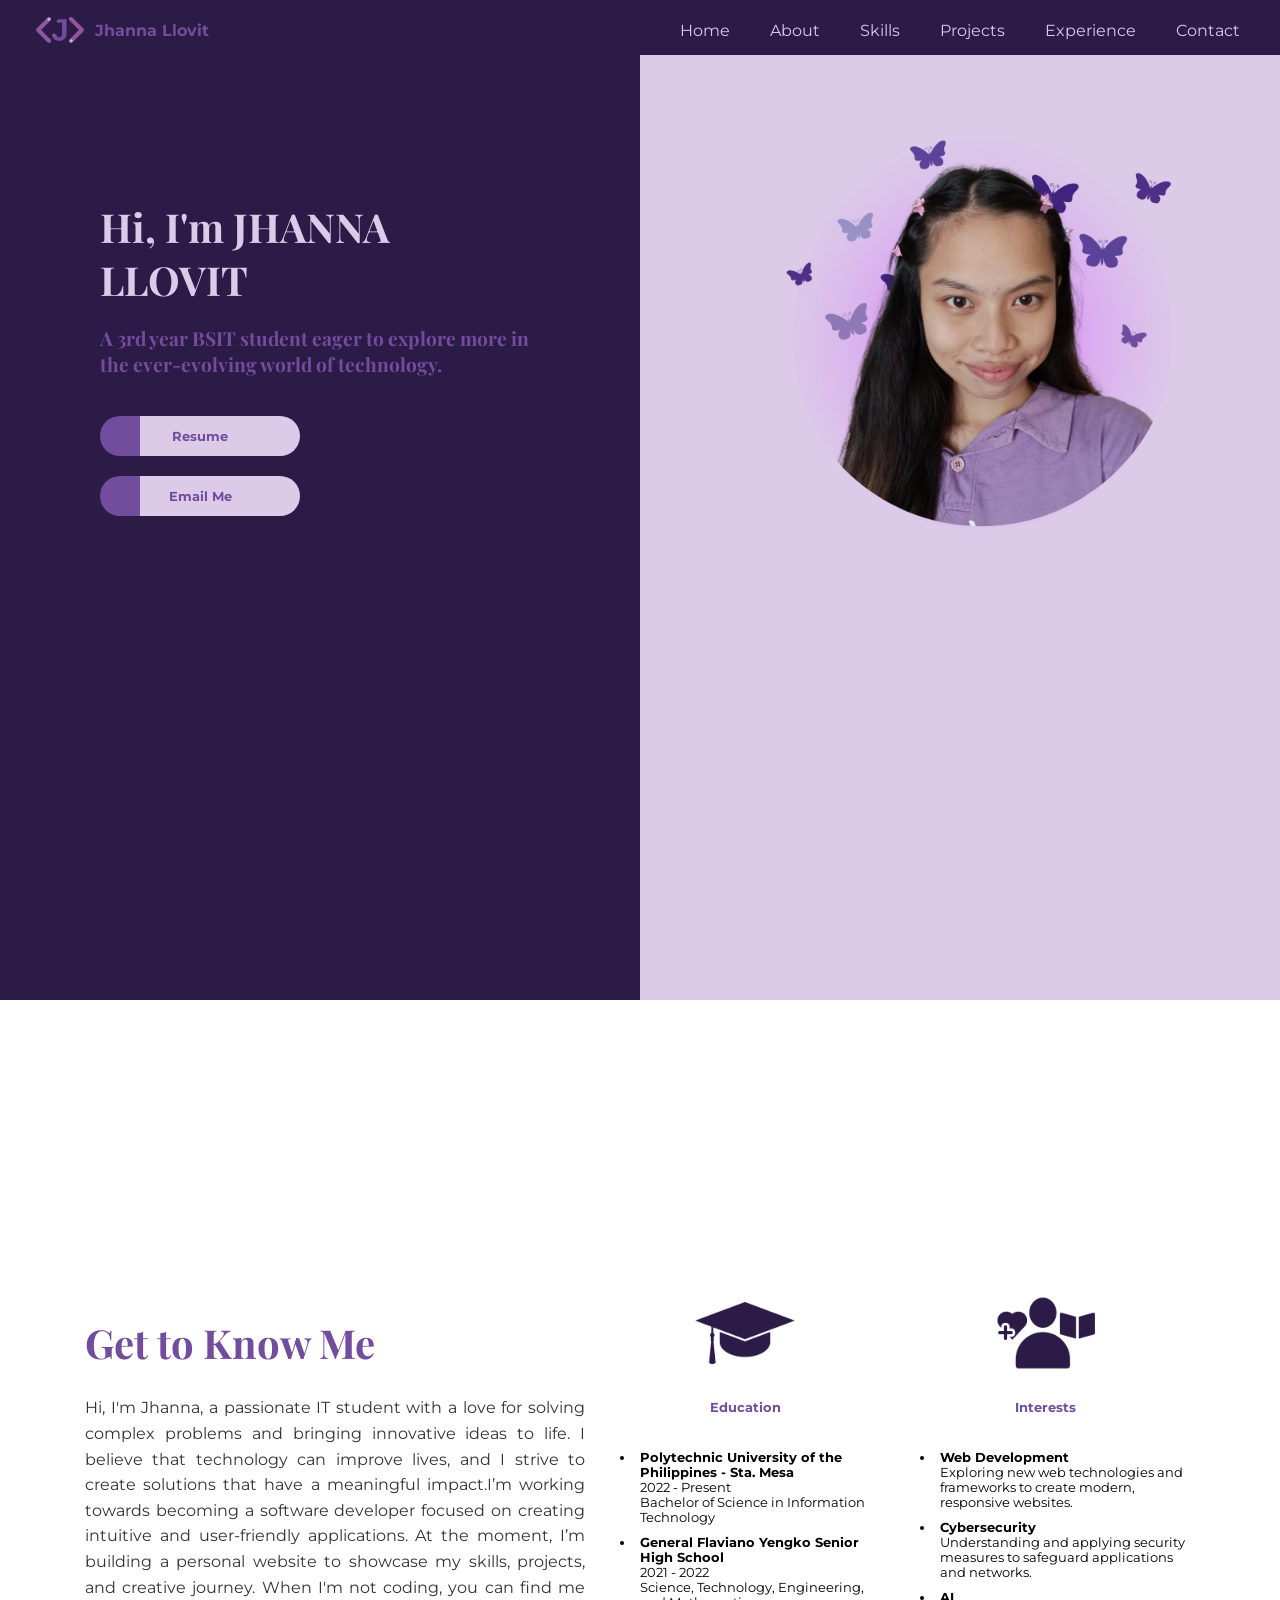
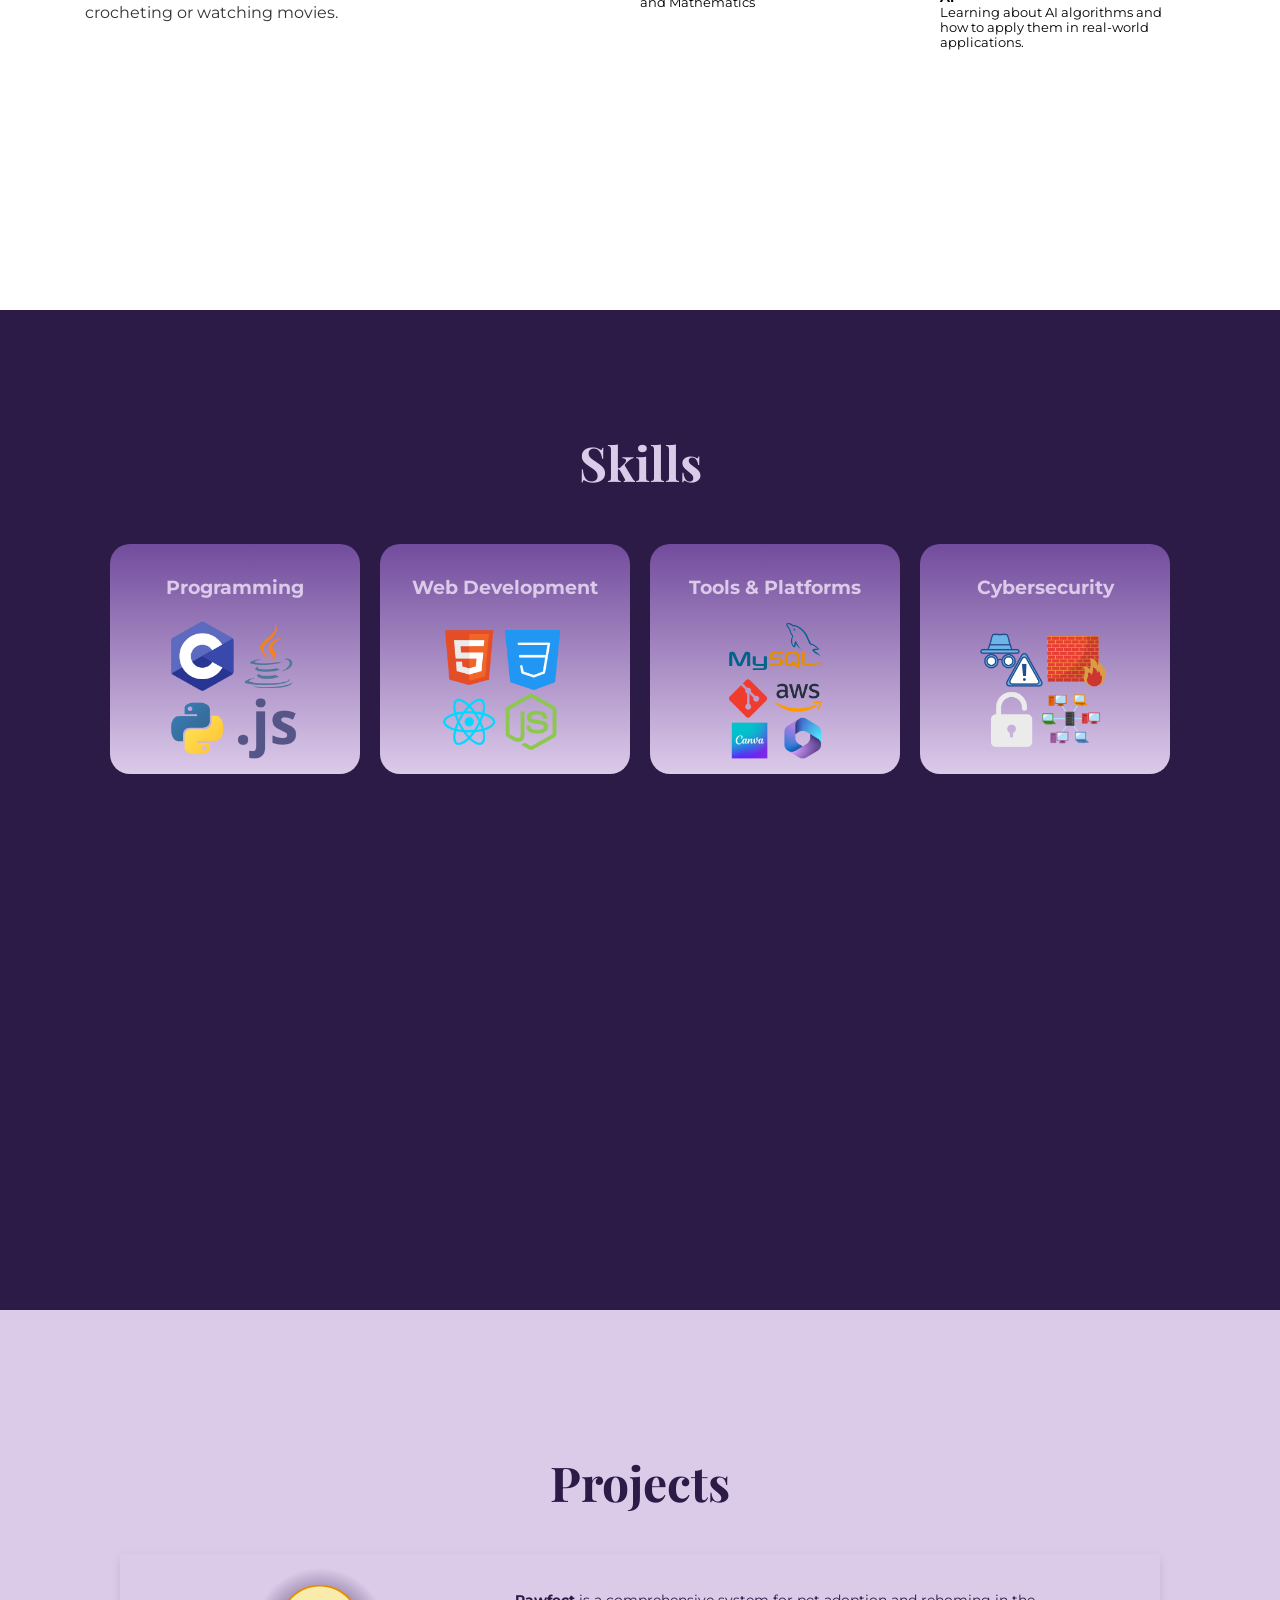
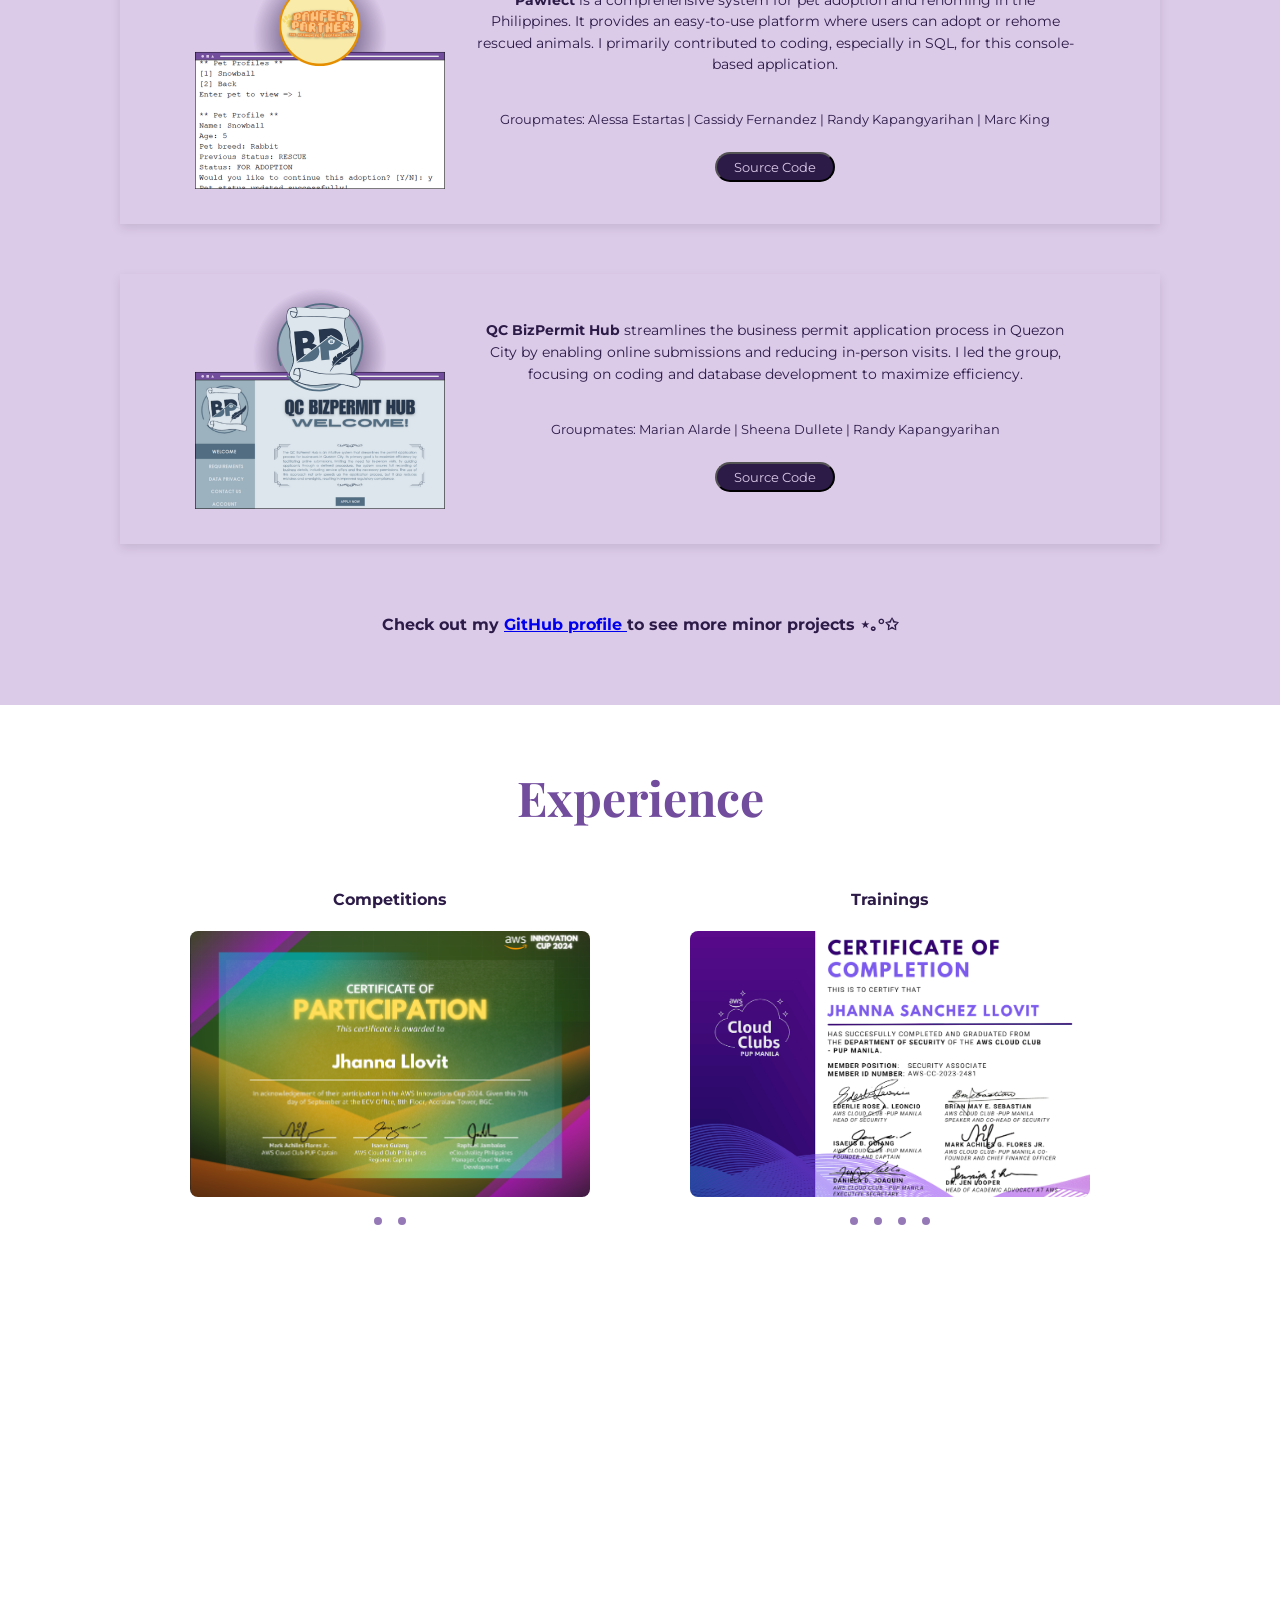
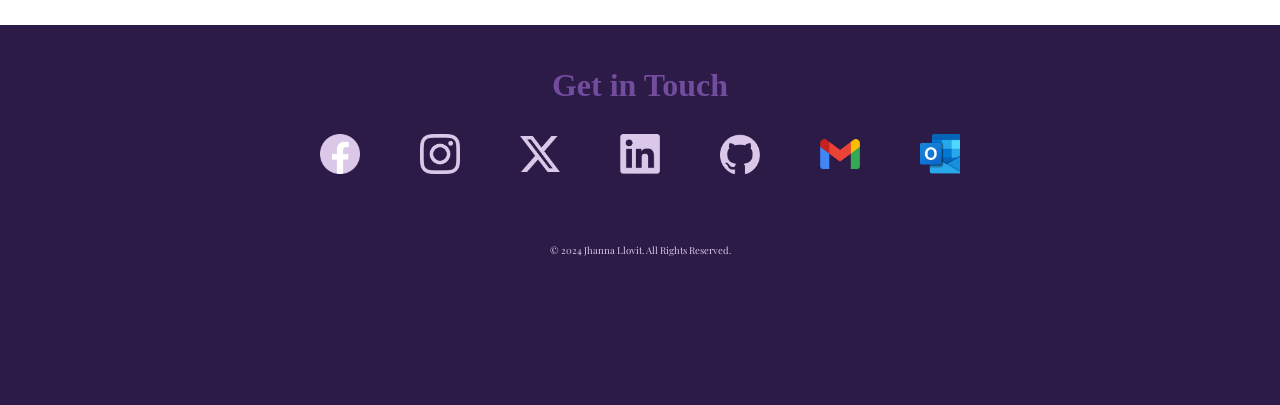
==== Personal Website/index.html @ 24e9f238 "done" ====
<!DOCTYPE html>
<html lang="en">
<head>
    <meta charset="UTF-8">
    <meta name="viewport" content="width=device-width, initial-scale=1.0">
    <link href="https://fonts.googleapis.com/css2?family=Montserrat&family=Playfair+Display&display=swap" rel="stylesheet">
    <link rel="stylesheet" href="https://cdnjs.cloudflare.com/ajax/libs/font-awesome/6.0.0-beta3/css/all.min.css">
    <link rel="stylesheet" type="text/css" href="style.css">
    <link rel = "icon" type = "image/x-icon" href = "img/logo1.png">
    <title>Jhanna Llovit</title>
    
</head>
<body>
    <header class="navbar">
        <div class="logocontainer">
            <img src="img/logo.png" alt="Logo" onclick="location.href = '#welcome'">
            <h4>Jhanna Llovit</h4>
        </div>

        <input type = "checkbox" id = "check">
        <label for = "check" class = "checkbtn">
            <i class = "fas fa-bars"></i>
        </label>
        
        <nav>
            <ul>
                <li><a href="#welcome">Home</a></li>
                <li><a href="#about">About</a></li>
                <li><a href="#skills">Skills</a></li>
                <li><a href="#projects">Projects</a></li>
                <li><a href = "#experience">Experience</a></li>
                <li><a href="#contact">Contact</a></li>
              
            </ul>
        </nav>
    </header>

    <section id="welcome" class="welcome">
        <div class="textcontainer">
            <h1>Hi, I'm JHANNA LLOVIT</h1>
            <h3>A 3rd year BSIT student eager to explore more in the ever-evolving world of technology.</h3>

            <div class = "buttoncontainer">
                <button onclick="window.location.href='https://drive.google.com/file/d/1Jqd9anyaPmfkCjKqrKdGCO3-WgZKoqEn/view?usp=sharing'">Resume</button>
                <button onclick="window.location.href='mailto:jhannasanchezllovit@gmail.com'"">Email Me</button>
            </div>
        </div>
        <img src="img/profilepic.png" alt="Profile picture">
    </section>

    <section id="about" class="about">
        <article class = "introduction">
            <h2> Get to Know Me</h2>
            <p>Hi, I'm Jhanna, a passionate IT student with a love for solving complex problems and bringing innovative ideas to life.
                I believe that technology can improve lives, and I strive to create solutions that have a meaningful impact.I’m working towards becoming a software developer focused on creating intuitive and user-friendly applications.
                At the moment, I’m building a personal website to showcase my skills, projects, and creative journey.
                When I'm not coding, you can find me crocheting or watching movies. </p>
        </article>
        
        <div class = "details" >
            <div class = "education">
                <img src = "img/educ.png">
                <h4>Education</h4>
                <ul>
                    <li><b>Polytechnic University of the Philippines - Sta. Mesa </b><br> 2022 - Present
                        <br> Bachelor of Science in Information Technology
                    </li>
                    <li><b>General Flaviano Yengko Senior High School </b><br> 2021 - 2022
                        <br> Science, Technology, Engineering, and Mathematics
                    </li>
                </ul>
            </div>

            <div class = "interests">
                <img src = "img/interests.png">
                <h4>Interests</h4>
                <ul>
                    <li><b>Web Development </b><br> Exploring new web technologies and frameworks to create modern, responsive websites.</li>
                    <li><b>Cybersecurity</b><br> Understanding and applying security measures to safeguard applications and networks.</li>
                    <li><b>AI </b><br> Learning about AI algorithms and how to apply them in real-world applications.</li>
                </ul>
            </div>
        </div>
    </section>

    <section id = "skills" class = "skills">
        <h1>Skills </h1>

        <div class = "cards">
            <div class = "card">
                <div class = "front-card">
                    <h2>Programming</h2>
                    <img src = "img/prog.png">
                </div>
                
                <div class = "card-details">
                    <p><strong>C:</strong> Proficient in a powerful general-purpose programming language often used in systems programming and embedded systems.</p>
                    <p><strong>Java:</strong> Skilled in a widely-used object-oriented programming language known for its portability and strong community support.</p>
                    <p><strong>Python:</strong> Experienced in a versatile language popular for web development, data analysis, and scripting, known for its readability.</p>
                    <p><strong>JavaScript:</strong> Basic understanding of a fundamental web language used for creating interactive web applications.</p>
                </div>
            </div>

            <div class = "card">
                <div class = "front-card">
                    <h2>Web Development</h2>
                    <img src = "img/web.png">
                </div>

                <div class = "card-details">
                    <p><strong>HTML & CSS:</strong> Intermediate knowledge in markup and styling languages for creating responsive and visually appealing web pages.</p>
                    <p><strong>JavaScript:</strong> Basic skills in adding dynamic features and enhancing functionality on websites.</p>
                    <p><strong>React:</strong> Familiar with a popular library for building interactive user interfaces using a component-based architecture.</p>
                    <p><strong>Node.js:</strong> Basic understanding of a runtime environment for developing server-side applications and APIs.</p>
                </div>
            </div>

            <div class = "card">
                <div class = "front-card">
                    <h2>Tools & Platforms</h2>
                    <img src = "img/tools.png">
                </div>

                <div class = "card-details">
                    <p><strong>AWS:</strong> Basic knowledge of cloud services for deploying and managing applications in the cloud.</p>
                    <p><strong>Git:</strong> Familiar with version control for efficient collaboration and code management.</p>
                    <p><strong>MySQL:</strong> Experienced in a relational database management system for data storage and management tasks.</p>
                    <p><strong>Microsoft Suite:</strong> Proficient in productivity software, including Word, Excel, and PowerPoint, for various projects.</p>
                    <p><strong>Canva:</strong> Skilled in using a graphic design tool for creating visual content for personal and professional use.</p>
                </div>
            </div>

            <div class = "card">
                <div class = "front-card">
                    <h2>Cybersecurity</h2>
                    <img src = "img/sec.png">
                </div>

                <div class = "card-details">
                    <p><strong>Cybersecurity Basics:</strong> Basic understanding of cybersecurity concepts, including threat assessment and data protection.</p>
                    <p><strong>Cybersecurity Tools:</strong> Familiar with essential tools and techniques to ensure system security.</p>
                </div>
            </div>
        </div>

    </section>

    <section id="projects" class="projects">
        <h1>Projects</h1>
        
    
        <div class="cards">
            <div class="card">
                <img src="img/pro2.png" alt="Pawfect project image">
                <div class="card-details">
                    <p><b>Pawfect</b> is a comprehensive system for pet adoption and rehoming in the Philippines. It provides an easy-to-use platform where users can adopt or rehome rescued animals. I primarily contributed to coding, especially in SQL, for this console-based application.</p>
                    <p class = "gm"> Groupmates: Alessa Estartas | Cassidy Fernandez | Randy Kapangyarihan | Marc King</p>

                    <button onclick = "window.location.href = 'https://github.com/jhajhan/PawfectPartner';">Source Code</button>
                </div>
            </div>
    
            <div class="card">
                <img src="img/pro1.png" alt="QC BizPermit Hub project image">
                <div class="card-details">
                    <p><b>QC BizPermit Hub</b> streamlines the business permit application process in Quezon City by enabling online submissions and reducing in-person visits. I led the group, focusing on coding and database development to maximize efficiency.</p>
                    <p class = "gm"> Groupmates: Marian Alarde | Sheena Dullete | Randy Kapangyarihan </p>

                    <button onclick = "window.location.href = 'https://github.com/jhajhan/QCBizPermitHub';">Source Code</button>
                </div>
            </div>
        </div>

        <h4> Check out my <a href ='https://github.com/jhajhan'> GitHub profile </a>to see more minor projects ⋆｡°✩ </h4>
    </section>

    <section id = "experience" class = "experience">
        <h1>Experience</h1>
            <div class = "slides">
                <div class = "slider-wrapper">
                    <h4>Competitions</h4>
                    <div class = "slider">
                        <img id = "slide1c" src = "img/cert1.png"/>
                        <img id = "slide2c" src = "img/cert2.png"/>

                    </div>

                    <div class = "slider-nav">
                        <a href = "#slide1c"></a>
                        <a href = "#slide2c"></a>
                     
                    </div>
                    
                </div>

                <div class = "slider-wrapper">
                    <h4>Trainings</h4>
                    <div class = "slider">
                        <img id = "slide1t" src = "img/training1.png"/>
                        <img id = "slide2t" src = "img/training2.jpg"/>
                        <img id = "slide3t" src = "img/training3.jpg"/>
                        <img id = "slide4t" src = "img/training4.png"/>

                    </div>

                    <div class = "slider-nav">
                        <a href = "#slide1t"></a>
                        <a href = "#slide2t"></a>
                        <a href = "#slide3t"></a>
                        <a href = "#slide4t"></a>
                    </div>

                </div>
            </div>
    </section>

    <footer id = "contact" class = "contact">
        <h1>Get in Touch</h1>
        <div class = "contactcontainer">
            <img src = "img/fb.png" onclick="window.location.href = 'https://www.facebook.com/jhanna.sanchezllovit'">
            <img src = "img/ig.png" onclick="window.location.href = 'https://www.instagram.com/jhajhan__/'">
            <img src = "img/x.png" onclick="window.location.href = 'https://x.com/yarnzzzz'">
            <img src = "img/linkedin.png" onclick="window.location.href = 'https://www.linkedin.com/in/jhanna-llovit-7b0447296/'">
            <img src = "img/git.png" onclick="window.location.href = 'https://github.com/jhajhan'">
            <img src = "img/gmail.png" onclick="window.location.href='mailto:jhannasanchezllovit@gmail.com'">
            <img src = "img/outlook.png" onclick="window.location.href='mailto:jhannasllovit@iskolarngbayan.pup.edu.ph'">
        </div>

        <p class="rights">&copy; 2024 Jhanna Llovit. All Rights Reserved.</p>

    </footer>

    

</body>
</html>
---- Personal Website/style.css ----
html, body {
    margin: 0;
    padding: 0;
    box-sizing: border-box;
    overflow-x: hidden;
    scroll-behavior: smooth;
    font-size: 16px;
}

body {
    margin: 0;
    padding: 0;
    box-sizing: border-box;
    font-size: 16px;
}

.navbar {
    width: 100%;
    height: 50px;
    background-color: #2C1B47;
    display: flex;
    align-items: center;
    justify-content: space-between;
    padding: 0 20px;
    padding-top: 5px;
    font-family: 'Montserrat', sans-serif;
    font-size: rem;
    position: fixed;
    top: 0; 
    left: 0; 
    z-index: 1000;

}

.checkbtn {
    font-size: 30px;
    color:#DCCAE9;
    margin-left: a;
    line-height: 80px;
    margin-right: 40px;
    cursor: pointer;
    display: none;
}

#check {
    display: none;
}

.logocontainer {
    display: flex;
    align-items: center;
}

.navbar img {
    width: 50px;
    padding-left: 15px;
    cursor: pointer;
}

.navbar h4 {
    margin-left: 10px;
    color: #724C9D;
    font-weight: bolder;
}

.navbar ul {
    display: flex;
    list-style-type: none;
    margin: 0;
    padding: 0;
    margin-right: 40px;

}

.navbar li {
    margin-right: 0;
    font-size: 1rem;
}

.navbar li:hover, .navbar li.active {
    text-align: center;
    background: #724C9D;
    padding: auto auto;
    border-radius: 20px;
    height: 50px;
    margin-top: 5px;
    margin-bottom: 10px;
   
}


.navbar li a {
    text-decoration: none;
    color: #DCCAE9;
    padding: 15px 15px;
    margin: 5px;
    display: block;
}

.welcome {
    background: linear-gradient(to right, #2C1B47 50%, #DCCAE9 0%); 
    width: 100%;
    height: 100vh; 
    padding-top: 100px;
    display: flex; 
    justify-content: space-between; 
    align-items: flex-start; 
    text-align: left;

}

.welcome img {
    width: 400px;
    margin-top: 35px;
    margin-right: 100px;
}

.textcontainer {
    margin-top: 100px;
    margin-left: 100px;
    display: flex;
    flex-direction: column;
    max-width: 440px;
}

.textcontainer h1 {
    font-family: 'Playfair Display', sans-serif; 
    font-size: 2.5rem; 
    color: #DCCAE9; 
    margin: 0; 

}

.textcontainer h3 {
    font-size: 1.2rem;
    justify-content: left;
    font-family: 'Playfair Display', serif;
    color: #724C9D;
}

.textcontainer button {
    font-family: 'Montserrat', sans-serif;
    font-weight: bolder;
    color: #724C9D ;
    width: 200px;
    height: 40px;
    margin-top: 20px;
    border: none;
    border-radius: 50px;
    background: linear-gradient(to right, #724C9D 20%, #DCCAE9 20%);
    cursor: pointer;
    transition: transform 0.2s;
}

.buttoncontainer {
    display: flex;
    flex-direction: column;
}

.textcontainer button:hover{
    transform: scale(1.02);
}

.about {
    background-color: white;
    width: 100%;
    height: 100vh; 
    padding-top: 10px;
    display: flex; 
    flex-direction: row;
    justify-content: center; 
    align-items: center; 
    gap: 10px;
    margin: 0 auto;
}

.about .introduction {
    display: flex;
    flex-direction: column;
    justify-content: center;
    text-align: left;
    max-width: 500px;
    line-height: 1.6; 
    font-size: 1.2rem; 
    color: #333;
}

.about .introduction h2 {
    font-family: 'Playfair Display', serif;
    color: #724C9D;
    margin-bottom: 10px; 
    font-size: 2.5rem; 
}

.about .introduction p {
    font-family: 'Montserrat', sans-serif;
    margin-top: 10px;
    text-align: justify; 
    font-size: smaller;
}

.details {
    display: flex;
    flex-direction: row;
    padding: 0;
}


.details .interests, .details .education {
    font-family: 'Montserrat', sans-serif;
    font-size: 0.8rem;
    display: flex;
    flex-direction: column;
    align-items: center;
    justify-content: flex-start;
    margin-top: 30px;
    max-width: 300px;

}

.details li {
    padding: 5px;
}

.details h4 {
    color:#724C9D;
    padding-top:0;
    padding-bottom: 0;
}



.details img {
    width: 100px;
}

.skills {
    background-color: #2C1B47;
    width: 100%;
    height: 100vh; 
    padding-top: 100px;
    display: flex;
    align-items: flex-start;
    flex-direction: column;
}

.skills h1 {
    font-family: 'Playfair Display', serif; 
    color: #DCCAE9;
    font-weight: bolder;
    font-size: 3.0rem;
    margin: 20px auto 20px; 
    text-align: center; 
}

.skills .cards {
    display: flex;
    align-items: center;
    justify-content: center; 
    margin: 0 auto;
    padding: 20px;
    flex-wrap: wrap;
    max-width: 100%;
}

.skills .card {
    background: linear-gradient(to bottom, #724C9D, #DCCAE9 );
    width: 220px;
    height: 200px;
    margin: 10px; 
    padding: 15px;
    border-radius: 20px;
    transition: transform 0.3s, background-color 0.3s, box-shadow 0.3s;
    position: relative;
}


.front-card {
    backface-visibility: hidden;
    display: flex;
    flex-direction: column;
    align-items: center;
    justify-items: center;
    height: 100%;
    width: 100%;

}

.skills .card:hover .card-details {
    background-color:#DCCAE9;
    display: block;
    opacity: 1;
}

.skills .card-details {
    display: none;
    padding: 10px;
    transform: translateY(-200px);
    color:#2C1B47;
    font-family: 'Montserrat';
    font-size: 0.8rem;
}

.skills .card.details p {
    margin: 5px 0;
}


.skills h2 {
    font-family: 'Montserrat', sans-serif;
    font-size: 1.2rem;
    color:#DCCAE9
}

.skills img {
    width: 150px;
    margin-bottom: 10px;
    margin-top: 0;
}

.projects {
    background-color: #DCCAE9;  
    width: 100%;           
    padding-top: 100px;         
    padding-bottom: 50px;      
    display: flex;  
    flex-direction: column;      
    align-items: center;         
    text-align: center;         
    margin: 0 auto;           
}


.projects h1 {
    font-family: 'Playfair Display', serif;  
    color: #2C1B47;            
    font-weight: bolder;         
    font-size: 3.0rem;         
    margin-bottom: 40px;       
}

.projects .cards {
    display: flex;            
    flex-direction: column;     
    align-items: center;      
    justify-content: center;     
    margin: 0 auto;       
}

.projects .card {
    display: flex;               
    flex-direction: row;     
    align-items: center;        
    justify-content: center;    
    box-shadow: 0 4px 10px rgba(0, 0, 0, 0.1);
    margin: 50px 0;
    margin-top: 0;             
    padding: 20px;           
    width: 1000px;  
    height: 230px;             
    transition: transform 0.2s; 
}


.projects .card:hover {
    transform: scale(1.02);     
}

.projects img {
    width: 250px;              
    border-radius: 8px;      
    margin-right: 20px;        
}

.projects button {
    font-family: 'Montserrat', sans-serif;
    margin-bottom: 30px;
    width: 120px;
    height: 30px;
    background-color: #2C1B47;
    border-radius: 50px;
    color: #DCCAE9;
    cursor: pointer;
}

.projects p {
    font-family: 'Montserrat', sans-serif;  
    font-size: 0.9rem;
    color: #2C1B47;             
    padding: 10px;              
    max-width: 600px;          
    line-height: 1.5;   
  
}

p.gm {
    font-size: 0.8rem;
}

.projects h4 {
    font-family: 'Montserrat', sans-serif;
    font-size:1rem;
    color:#2C1B47
}

.experience {
    background-color: white;
    width: 100%;
    height: 100vh; 
    padding-top: 20px;
    display: flex; 
    flex-direction: column;
    justify-content: flex-start; 
    align-items: center; 
    position: relative;
}

.experience h1 {
    font-family: 'Playfair Display', serif;  
    color: #724C9D;            
    font-weight: bolder;         
    font-size: 3.0rem;         
    margin-bottom: 40px; 
}

.slides {
    display: flex;
    gap: 100px
}

.slides h4 {
    font-family: 'Montserrat';
    color:#2C1B47;
    text-align: center;
}

.slider-wrapper {
    position: relative;
    width: 25rem; 
    margin: 0 auto;
}

.slider {
    display: flex;
    aspect-ratio: 1.5 / 1; 
    overflow: hidden; 
    scroll-snap-type: x mandatory;
    scroll-behavior: smooth;
    border-radius: 0.5rem;

}

.slider img {
    width: 150px;
    flex: 0 0 100%;
    scroll-snap-align: start;
    object-fit: cover; 
    margin: 0 auto;
}

.slider-nav {
    position: static;
    display: flex;
    margin-top: 20px;;
    align-items: center;
    justify-content: center;
    column-gap: 1rem;
    bottom: 3rem;
    left: 50%;
}

.slider-nav a {
    width: 0.5rem; 
    height: 0.5rem; 
    border-radius: 50%;
    background-color: #724C9D; 
    opacity: 0.75;
    transition: opacity ease 250ms;
    display: block; 
}

.slider-nav a:hover {
    opacity: 1;
}

.contact {
    background-color: #2C1B47;
    width: 100%;
    height: 40vh;
    padding-top: 20px;
    display: flex; 
    flex-direction: column;
    justify-content: flex-start; 
    align-items: center; 
}

.contact h1 {
    color:#724C9D;
    font-size: 2.0rem;
    margin-bottom: 10px;
}

.contact img {
    width: 40px;
    cursor: pointer;
    transition: transform 0.2s;
}

.contact img:hover{
    transform: scale(1.05);
}

.contact p {
    font-family: 'Montserrat', serif;
    font-size: 1rem;
    color: white;
}


.contactcontainer {
    display: flex;
    flex-direction: row;
    gap: 60px;
    align-items: center;
    justify-content: center;
    margin: 20px auto;
}


.email img {
    width: 35px;
    margin: 0px;
    background-color: #DCCAE9;
    background-size:auto;
    padding: 5px;
    border-radius: 10px;
}


.contact .rights {
    font-family: 'Playfair Display', serif;
    color:#DCCAE9;
    font-size: 0.6rem;
    margin-top: 50px;
}

@media (max-width: 980px) {

    html {
        font-size: 14px;
    }

    .about {
        margin: 0 auto;
        height: 100vh;
        max-width: 800px;
    }

    .introduction p {
        max-width: 500px;
    }

    .skills {
        height: 140vh;
    }

    .projects {
        height: 160vh;
    }

    .projects .card {
        max-width: 700px;
    }

    .experience {
        padding-top: 70px;
        margin: 0 auto;
    }

   
}

@media (max-width: 858px) {
    .checkbtn {
        display: block;
        margin-left: auto;
    }



    nav ul {
        position:fixed;
        width: 100%;
        height: 100vh;
        top: 50px;
        left: -100%;
        text-align: center;
        flex-direction: column;
        transition: all .5s;
        background-color: #2C1B47;
    }

    nav ul li {
        display: block;
    }

    nav ul li a:active {
        display: none;
    }

    nav ul li a {
        font-size: 20px;
    }

    #check:checked ~ nav ul{
        left: 0;
    }

    .welcome {
        height: 70vh
    }

    .welcome img {
        margin-right: 30px;
        width: 350px;
    }

    .textcontainer {
        max-width: 250px;
    }

    .about {
        max-width: 600px;
    }

    .projects .card {
        max-width:600px;
    }

    .projects p {
        font-size: 0.75rem;
    }

    .contact .logos {
        gap: 35px;
    }

}

@media (max-width: 767px) {
    html {
        font-size: 14px;;
    }

    .welcome {
        height: 100vh;
        align-items: center;
        justify-items: flex-start;
        margin: 0;
        padding: 0;
        
    }

    .textcontainer {
        max-width: 200px;
        margin-bottom: 50px;
    }

    .welcome img {
        width: 300px;
    }

    .about {
        height: 120vh;
    }

}

@media (max-width: 480px) {
    html {
        font-size: 10px;
    }

    .welcome {
        display: flex;
        flex-direction: column;
        height: 110vh;
        background: #2C1B47;
        gap: 30px; 
        justify-content: center; 
        align-items: center;
        margin: 0px auto;
      }
      
      .welcome img {
        order: 1;
        align-self: center;
        margin: 20 auto;
        width: 200px;
      }
      
      .welcome .textcontainer {
        order: 2;
        margin: 0 auto; 
    
        padding: 0 auto;
        text-align: center;
        align-items: center;
        max-width: 300px;
      }

      .buttoncontainer {
        flex-direction: row;
        gap: 20px;
      }

      .welcome button {
        font-size: 1rem;
        width: 120px;
        height: 30px;
        border-width: 10px;
      }

      .about {
        height: 120vh;
        flex-direction: column;
        justify-content: flex-start;
        max-width: 350px;
        margin: 20px auto;
        margin-top: 0;
      }

      .skills {
        height: 110vh;
        justify-content: flex-start;
        align-items: center;
        margin: 20px auto;
        padding-top: 20px;
        margin-top: 0;
      }


      .skills img {
        width: 100px;
      }

      .skills .card {
        width: 150px;
        height: 150px
      }
      
      .projects {
        height: 240vh;
        justify-content: flex-start;
        align-items: center;
        margin: 20px auto;
        padding-top: 20px;
        margin-top: 0;
      }

    

     .projects .card {
        width: 300px;
        height: 80%;
        flex-direction: column;
     }

     .experience {
        height: 100vh;
        justify-content: flex-start;
        align-items: center;
        margin: 20px auto;
        padding-top: 20px;
        margin-top: 0;
     }

     .sllider-wrapper {
        width: 90%;
     }
    

    .contactcontainer {
        flex-direction: column;
        gap: 40px;
    }

    .experience {
        margin-top: 50px;
        height: 100vh
    }

    .contact img {
        width: 25px;
    }

    .contact .logos {
        gap: 20px;
    }

    .contactcontainer {
        gap: 10px;
    }
    
}
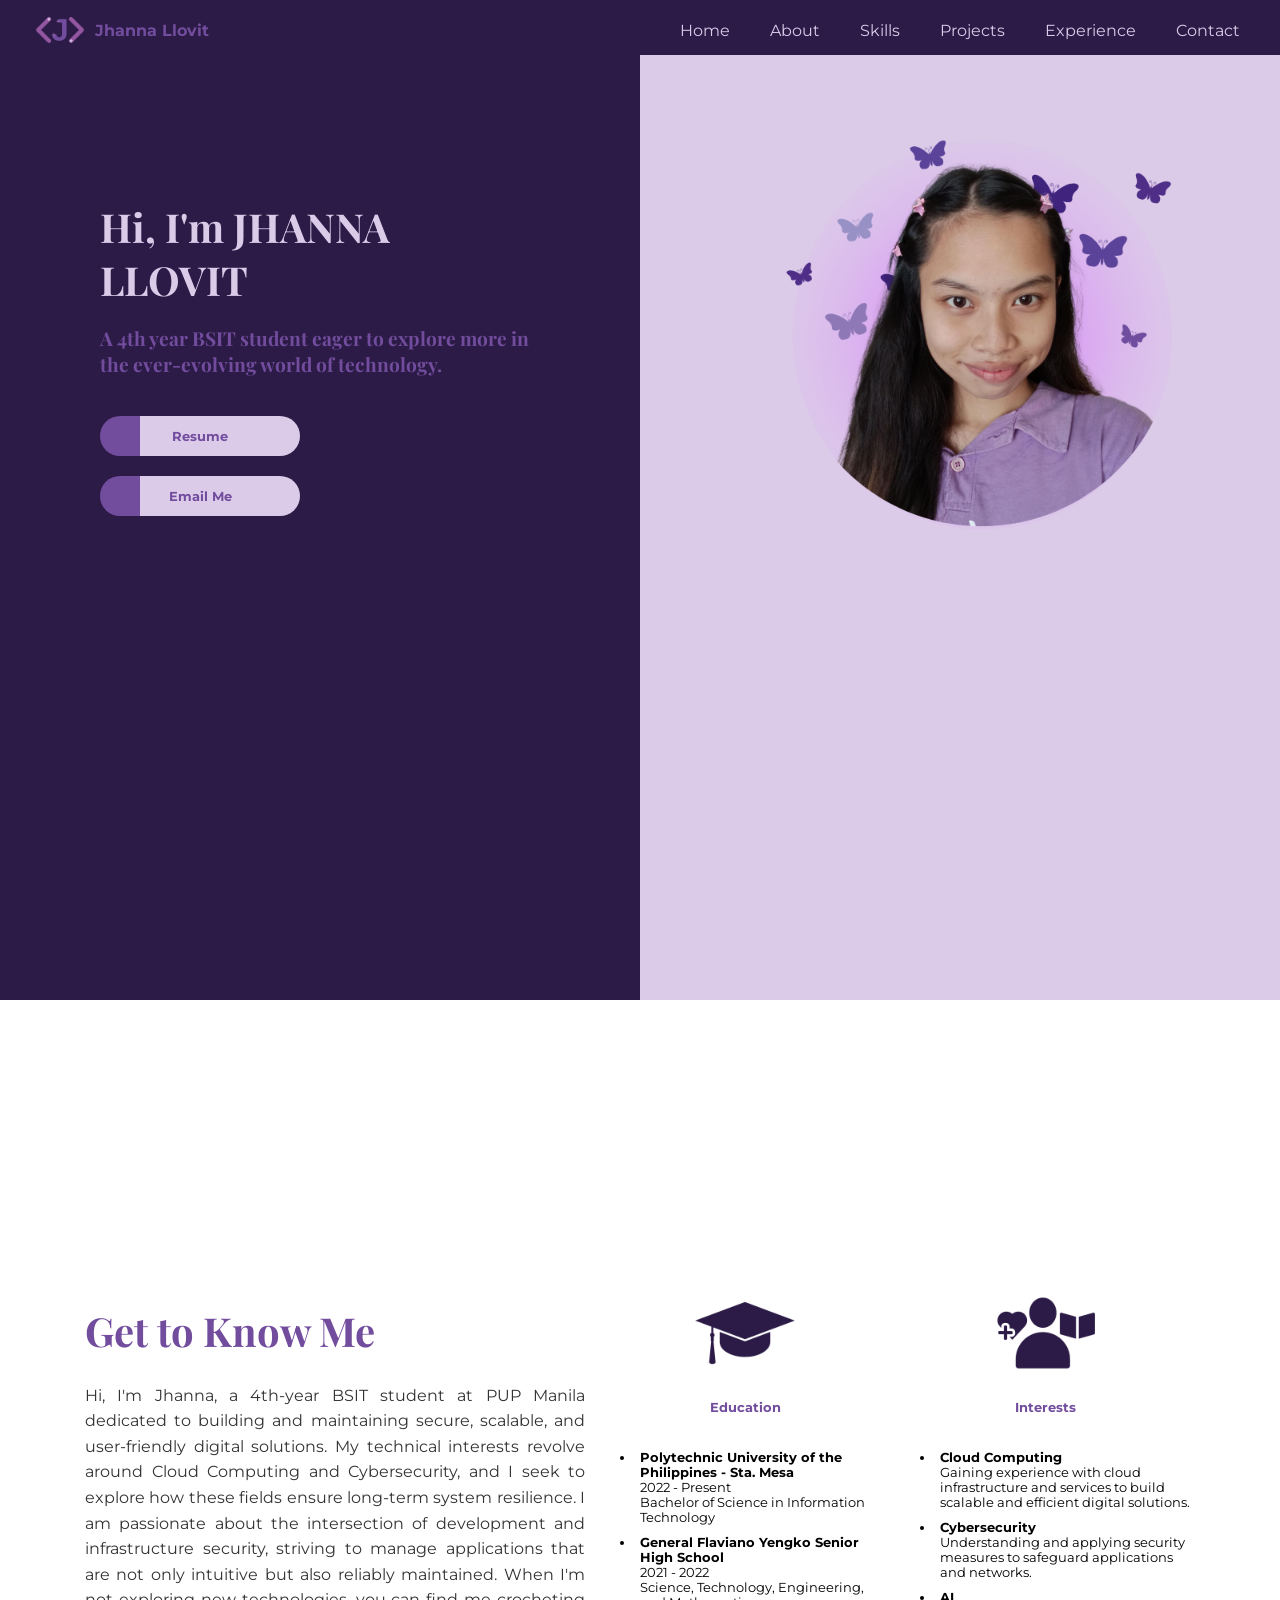
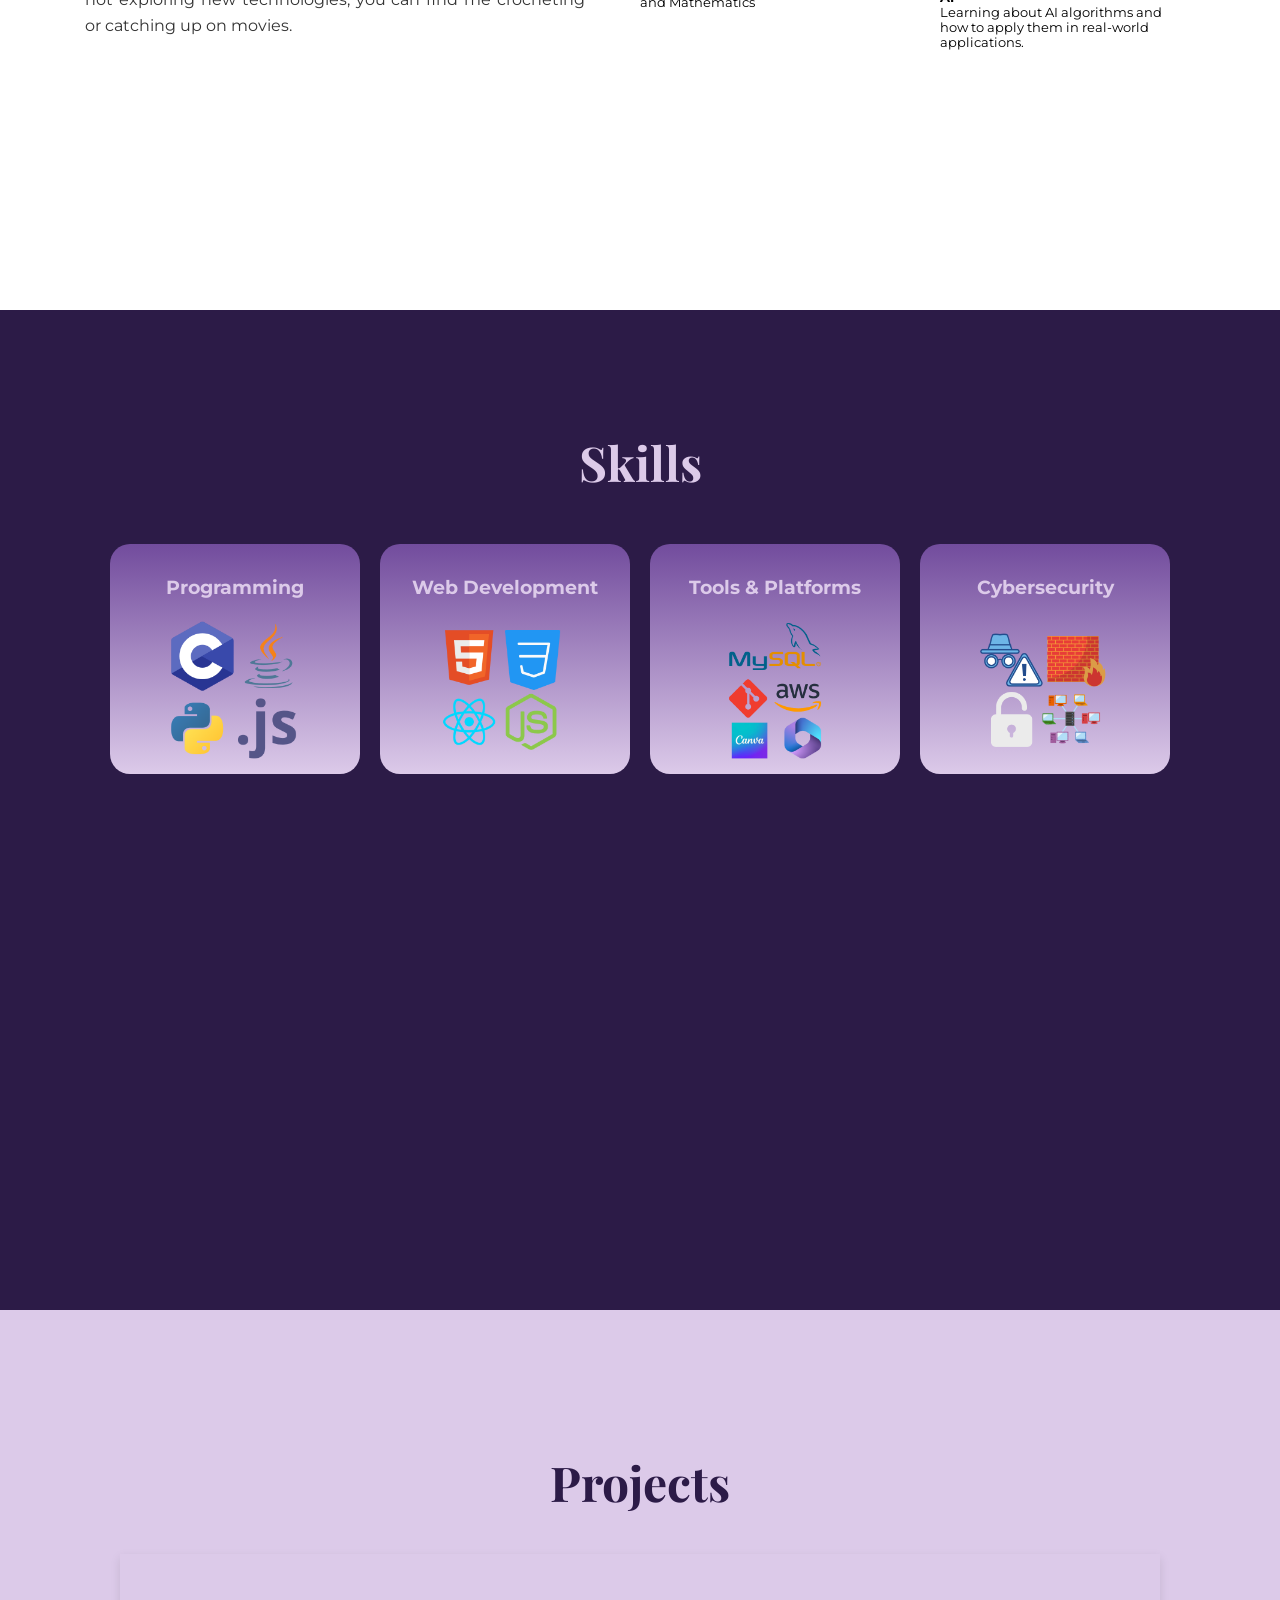
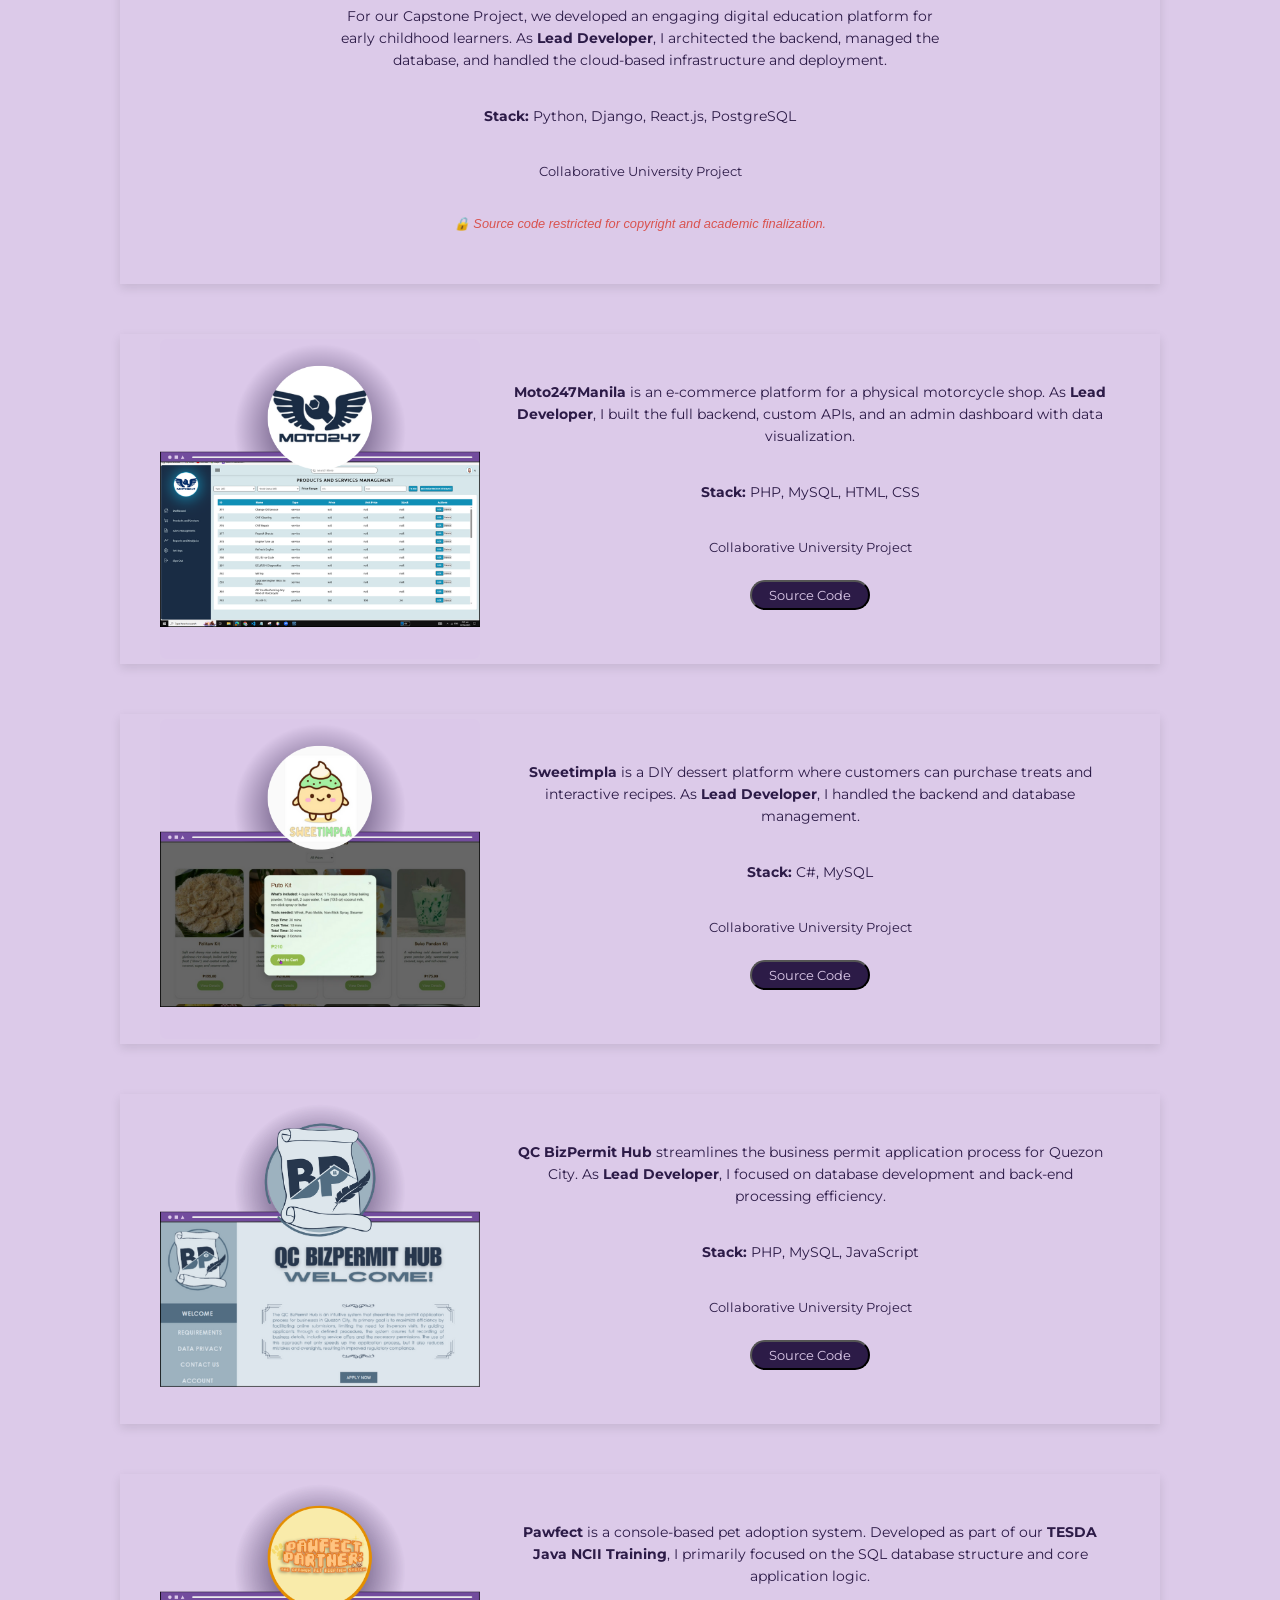
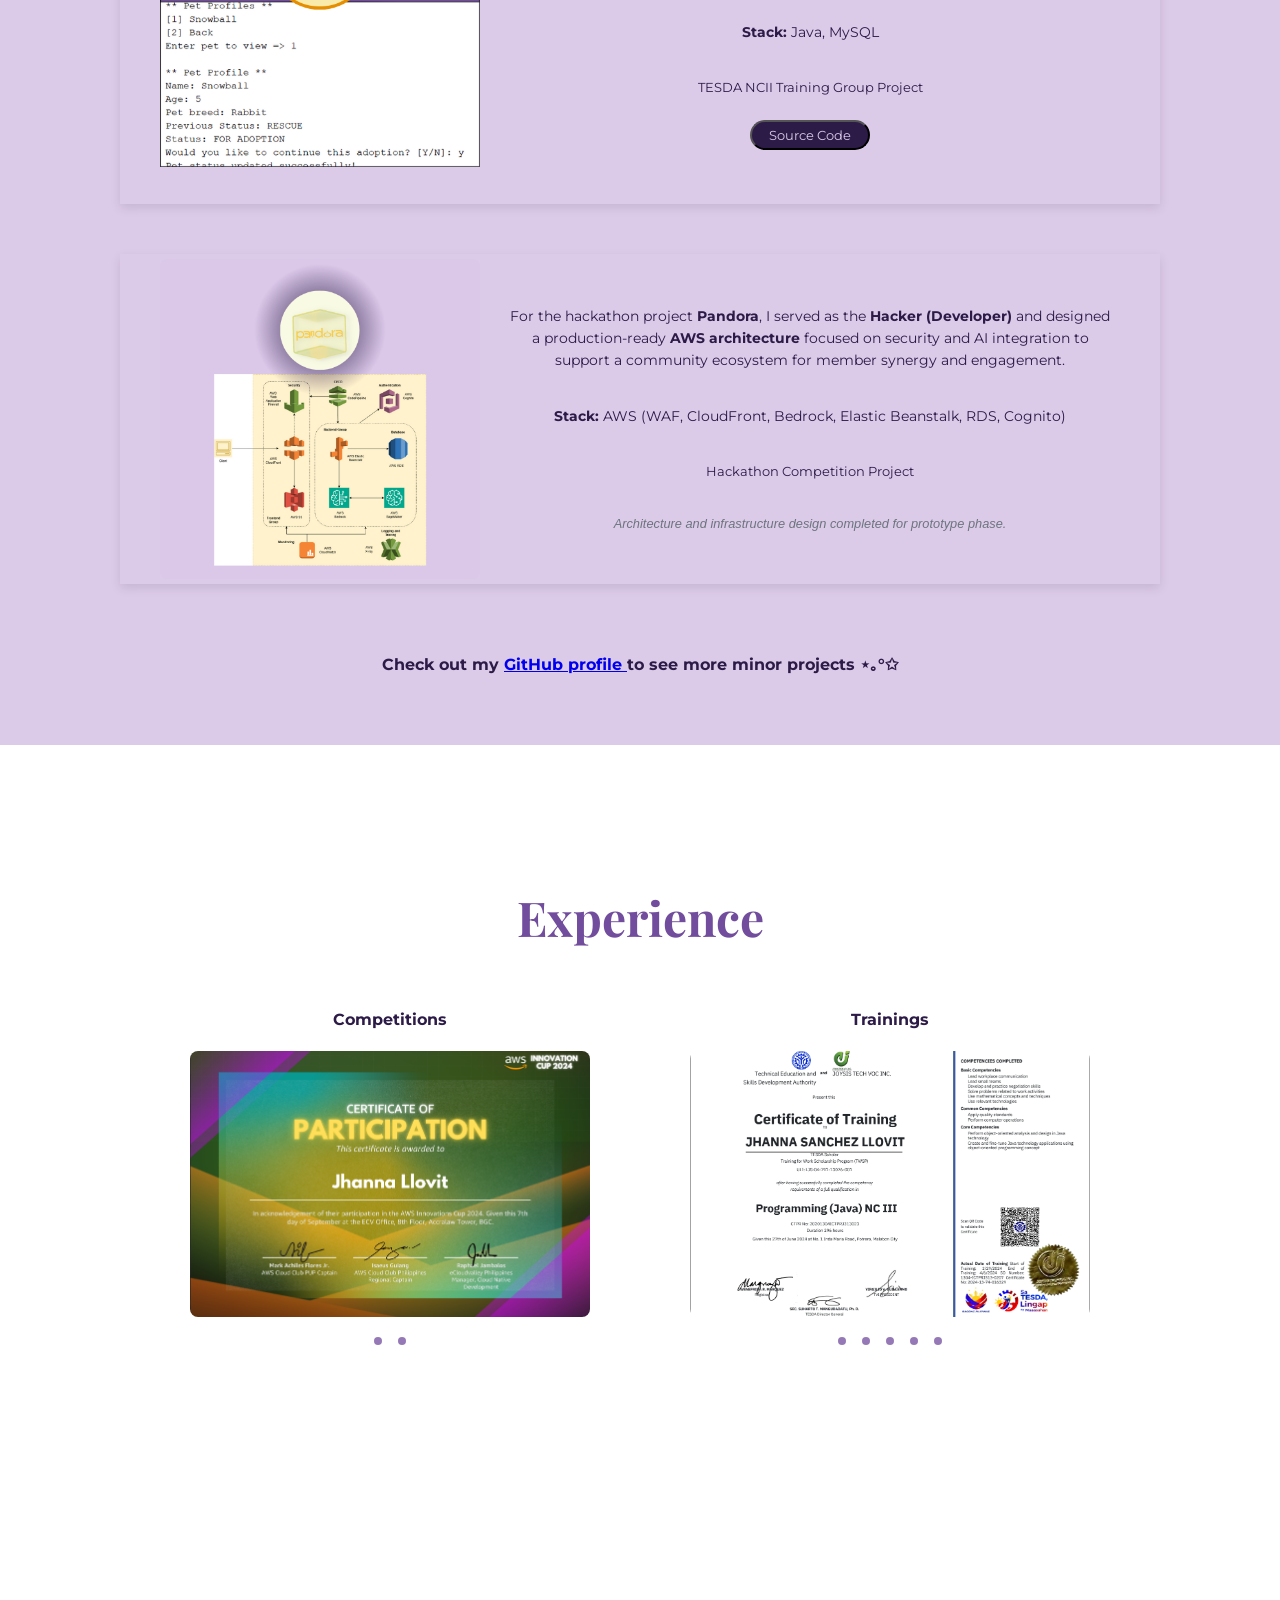
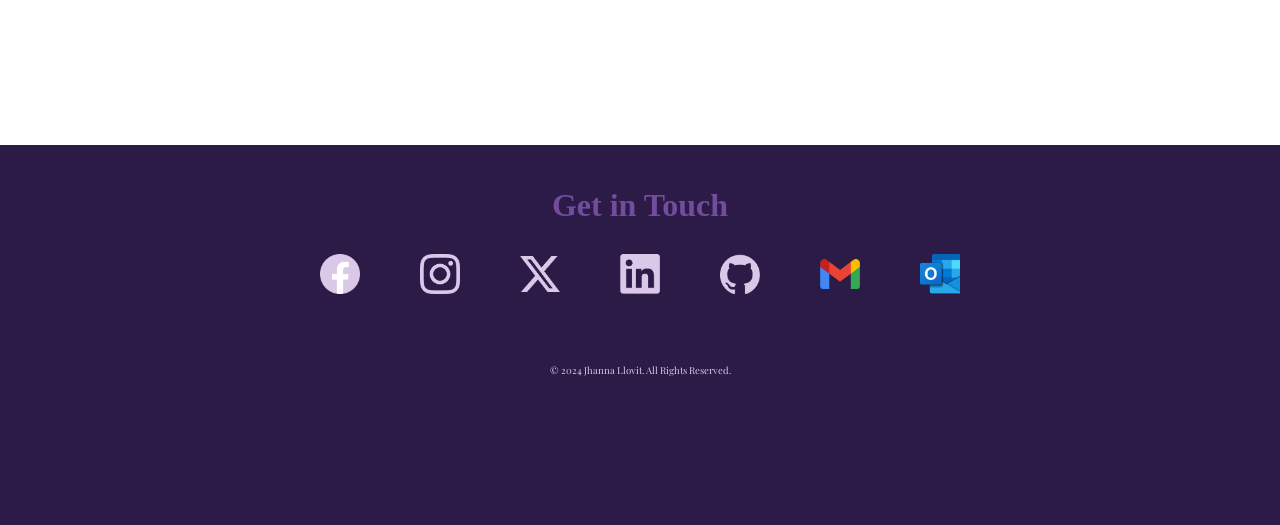
==== commit 65a66f7a: "Refactor code structure for improved readability and maintainability" ====
--- a/Personal Website/index.html
+++ b/Personal Website/index.html
@@ -38,10 +38,10 @@
     <section id="welcome" class="welcome">
         <div class="textcontainer">
             <h1>Hi, I'm JHANNA LLOVIT</h1>
-            <h3>A 3rd year BSIT student eager to explore more in the ever-evolving world of technology.</h3>
+            <h3>A 4th year BSIT student eager to explore more in the ever-evolving world of technology.</h3>
 
             <div class = "buttoncontainer">
-                <button onclick="window.location.href='https://drive.google.com/file/d/1Jqd9anyaPmfkCjKqrKdGCO3-WgZKoqEn/view?usp=sharing'">Resume</button>
+                <button onclick="window.location.href='https://drive.google.com/file/d/1Cj6Afh9qbwYagqZdAY-mv-_r2gJVglCi/view?usp=drive_link'">Resume</button>
                 <button onclick="window.location.href='mailto:jhannasanchezllovit@gmail.com'"">Email Me</button>
             </div>
         </div>
@@ -51,10 +51,10 @@
     <section id="about" class="about">
         <article class = "introduction">
             <h2> Get to Know Me</h2>
-            <p>Hi, I'm Jhanna, a passionate IT student with a love for solving complex problems and bringing innovative ideas to life.
-                I believe that technology can improve lives, and I strive to create solutions that have a meaningful impact.I’m working towards becoming a software developer focused on creating intuitive and user-friendly applications.
-                At the moment, I’m building a personal website to showcase my skills, projects, and creative journey.
-                When I'm not coding, you can find me crocheting or watching movies. </p>
+            <p>Hi, I'm Jhanna, a 4th-year BSIT student at PUP Manila dedicated to building and maintaining secure, scalable, and user-friendly digital solutions. 
+                My technical interests revolve around Cloud Computing and Cybersecurity, and I seek to explore how these fields ensure long-term system resilience. 
+                I am passionate about the intersection of development and infrastructure security, striving to manage applications that are not only intuitive but also reliably maintained. 
+                When I'm not exploring new technologies, you can find me crocheting or catching up on movies.</p>
         </article>
         
         <div class = "details" >
@@ -75,9 +75,9 @@
                 <img src = "img/interests.png">
                 <h4>Interests</h4>
                 <ul>
-                    <li><b>Web Development </b><br> Exploring new web technologies and frameworks to create modern, responsive websites.</li>
+                    <li><b>Cloud Computing</b><br> Gaining experience with cloud infrastructure and services to build scalable and efficient digital solutions.</li>
                     <li><b>Cybersecurity</b><br> Understanding and applying security measures to safeguard applications and networks.</li>
-                    <li><b>AI </b><br> Learning about AI algorithms and how to apply them in real-world applications.</li>
+                    <li><b>AI</b><br> Learning about AI algorithms and how to apply them in real-world applications.</li>
                 </ul>
             </div>
         </div>
@@ -145,34 +145,74 @@
 
     </section>
 
-    <section id="projects" class="projects">
-        <h1>Projects</h1>
-        
+  <section id="projects" class="projects">
+    <h1>Projects</h1>
     
-        <div class="cards">
-            <div class="card">
-                <img src="img/pro2.png" alt="Pawfect project image">
-                <div class="card-details">
-                    <p><b>Pawfect</b> is a comprehensive system for pet adoption and rehoming in the Philippines. It provides an easy-to-use platform where users can adopt or rehome rescued animals. I primarily contributed to coding, especially in SQL, for this console-based application.</p>
-                    <p class = "gm"> Groupmates: Alessa Estartas | Cassidy Fernandez | Randy Kapangyarihan | Marc King</p>
-
-                    <button onclick = "window.location.href = 'https://github.com/jhajhan/PawfectPartner';">Source Code</button>
-                </div>
-            </div>
-    
-            <div class="card">
-                <img src="img/pro1.png" alt="QC BizPermit Hub project image">
-                <div class="card-details">
-                    <p><b>QC BizPermit Hub</b> streamlines the business permit application process in Quezon City by enabling online submissions and reducing in-person visits. I led the group, focusing on coding and database development to maximize efficiency.</p>
-                    <p class = "gm"> Groupmates: Marian Alarde | Sheena Dullete | Randy Kapangyarihan </p>
-
-                    <button onclick = "window.location.href = 'https://github.com/jhajhan/QCBizPermitHub';">Source Code</button>
-                </div>
-            </div>
-        </div>
-
-        <h4> Check out my <a href ='https://github.com/jhajhan'> GitHub profile </a>to see more minor projects ⋆｡°✩ </h4>
-    </section>
+    <div class="cards">
+        <div class="card">
+            <div class="card-details">
+                <p>For our Capstone Project, we developed an engaging digital education platform for early childhood learners. As <b>Lead Developer</b>, I architected the backend, managed the database, and handled the cloud-based infrastructure and deployment.</p>
+                <p><b>Stack:</b> Python, Django, React.js, PostgreSQL</p>
+                <p class="gm">Collaborative University Project</p>
+                <p style="font-size: 0.8rem; color: #d9534f; margin-top: 5px;"><i>🔒 Source code restricted for copyright and academic finalization.</i></p>
+            </div>
+        </div>
+
+        <div class="card">
+            <img src="img/moto247.png" alt="Moto247Manila project image">
+            <div class="card-details">
+                <p><b>Moto247Manila</b> is an e-commerce platform for a physical motorcycle shop. As <b>Lead Developer</b>, I built the full backend, custom APIs, and an admin dashboard with data visualization.</p>
+                <p><b>Stack:</b> PHP, MySQL, HTML, CSS</p>
+                <p class="gm">Collaborative University Project</p>
+                <button onclick="window.location.href = 'https://github.com/jhajhan/MOTO247-Manila';">Source Code</button>
+            </div>
+        </div>
+
+        <div class="card">
+            <img src="img/sweetimpla.png" alt="Sweetimpla project image">
+            <div class="card-details">
+                <p><b>Sweetimpla</b> is a DIY dessert platform where customers can purchase treats and interactive recipes. As <b>Lead Developer</b>, I handled the backend and database management.</p>
+                <p><b>Stack:</b> C#, MySQL</p>
+                <p class="gm">Collaborative University Project</p>
+                <button onclick="window.location.href = 'https://github.com/jhajhan/SweeTimpla';">Source Code</button>
+            </div>
+        </div>
+
+        <div class="card">
+            <img src="img/pro1.png" alt="QC BizPermit Hub project image">
+            <div class="card-details">
+                <p><b>QC BizPermit Hub</b> streamlines the business permit application process for Quezon City. As <b>Lead Developer</b>, I focused on database development and back-end processing efficiency.</p>
+                <p><b>Stack:</b> PHP, MySQL, JavaScript</p>
+                <p class="gm">Collaborative University Project</p>
+                <button onclick="window.location.href = 'https://github.com/jhajhan/QCBizPermitHub';">Source Code</button>
+            </div>
+        </div>
+
+        <div class="card">
+            <img src="img/pro2.png" alt="Pawfect project image">
+            <div class="card-details">
+                <p><b>Pawfect</b> is a console-based pet adoption system. Developed as part of our <b>TESDA Java NCII Training</b>, I primarily focused on the SQL database structure and core application logic.</p>
+                <p><b>Stack:</b> Java, MySQL</p>
+                <p class="gm">TESDA NCII Training Group Project</p>
+                <button onclick="window.location.href = 'https://github.com/jhajhan/PawfectPartner';">Source Code</button>
+            </div>
+        </div>
+
+        <div class="card">
+            <img src="img/pandora.png" alt="Pandora Project">
+            <div class="card-details">
+                <p>For the hackathon project <b>Pandora</b>, I served as the <b>Hacker (Developer)</b> and designed a production-ready <b>AWS architecture</b> focused on security and AI integration to support a community ecosystem for member synergy and engagement.</p>
+                <p><b>Stack:</b> AWS (WAF, CloudFront, Bedrock, Elastic Beanstalk, RDS, Cognito)</p>
+                <p class="gm">Hackathon Competition Project</p>
+                <p style="font-size: 0.8rem; color: #6c757d; margin-top: 5px;">
+                    <i>Architecture and infrastructure design completed for prototype phase.</i>
+                </p>
+            </div>
+        </div>
+    </div>
+
+    <h4> Check out my <a href ='https://github.com/jhajhan'> GitHub profile </a>to see more minor projects ⋆｡°✩ </h4>
+</section>
 
     <section id = "experience" class = "experience">
         <h1>Experience</h1>
@@ -185,10 +225,9 @@
 
                     </div>
 
-                    <div class = "slider-nav">
-                        <a href = "#slide1c"></a>
-                        <a href = "#slide2c"></a>
-                     
+                    <div class="slider-nav">
+                        <a href="javascript:void(0)" onclick="document.getElementById('slide1c').scrollIntoView({behavior: 'smooth', block: 'nearest', inline: 'start'});"></a>
+                        <a href="javascript:void(0)" onclick="document.getElementById('slide2c').scrollIntoView({behavior: 'smooth', block: 'nearest', inline: 'start'});"></a>
                     </div>
                     
                 </div>
@@ -200,14 +239,17 @@
                         <img id = "slide2t" src = "img/training2.jpg"/>
                         <img id = "slide3t" src = "img/training3.jpg"/>
                         <img id = "slide4t" src = "img/training4.png"/>
-
-                    </div>
-
-                    <div class = "slider-nav">
-                        <a href = "#slide1t"></a>
-                        <a href = "#slide2t"></a>
-                        <a href = "#slide3t"></a>
-                        <a href = "#slide4t"></a>
+                        <img id = "slide5t" src = "img/training5.png"/>
+
+                    </div>
+
+
+                    <div class="slider-nav">
+                        <a href="javascript:void(0)" onclick="document.getElementById('slide1t').scrollIntoView({behavior: 'smooth', block: 'nearest', inline: 'start'});"></a>
+                        <a href="javascript:void(0)" onclick="document.getElementById('slide2t').scrollIntoView({behavior: 'smooth', block: 'nearest', inline: 'start'});"></a>
+                        <a href="javascript:void(0)" onclick="document.getElementById('slide3t').scrollIntoView({behavior: 'smooth', block: 'nearest', inline: 'start'});"></a>
+                        <a href="javascript:void(0)" onclick="document.getElementById('slide4t').scrollIntoView({behavior: 'smooth', block: 'nearest', inline: 'start'});"></a>
+                        <a href="javascript:void(0)" onclick="document.getElementById('slide5t').scrollIntoView({behavior: 'smooth', block: 'nearest', inline: 'start'});"></a>
                     </div>
 
                 </div>
--- a/Personal Website/style.css
+++ b/Personal Website/style.css
@@ -359,7 +359,7 @@
     margin-top: 0;             
     padding: 20px;           
     width: 1000px;  
-    height: 230px;             
+    height: 290px;             
     transition: transform 0.2s; 
 }
 
@@ -369,7 +369,7 @@
 }
 
 .projects img {
-    width: 250px;              
+    width: 320px;              
     border-radius: 8px;      
     margin-right: 20px;        
 }
@@ -409,7 +409,7 @@
     background-color: white;
     width: 100%;
     height: 100vh; 
-    padding-top: 20px;
+    padding-top: 100px;
     display: flex; 
     flex-direction: column;
     justify-content: flex-start; 
@@ -444,12 +444,12 @@
 
 .slider {
     display: flex;
-    aspect-ratio: 1.5 / 1; 
-    overflow: hidden; 
+    aspect-ratio: 1.5 / 1;
+    overflow-x: auto; /* Changed to auto for better scroll snapping */
+    overflow-y: hidden; /* This prevents the vertical shift/jump */
     scroll-snap-type: x mandatory;
     scroll-behavior: smooth;
     border-radius: 0.5rem;
-
 }
 
 .slider img {
@@ -544,6 +544,14 @@
     color:#DCCAE9;
     font-size: 0.6rem;
     margin-top: 50px;
+}
+
+.slider::-webkit-scrollbar {
+    display: none;
+}
+.slider {
+    -ms-overflow-style: none;
+    scrollbar-width: none;
 }
 
 @media (max-width: 980px) {
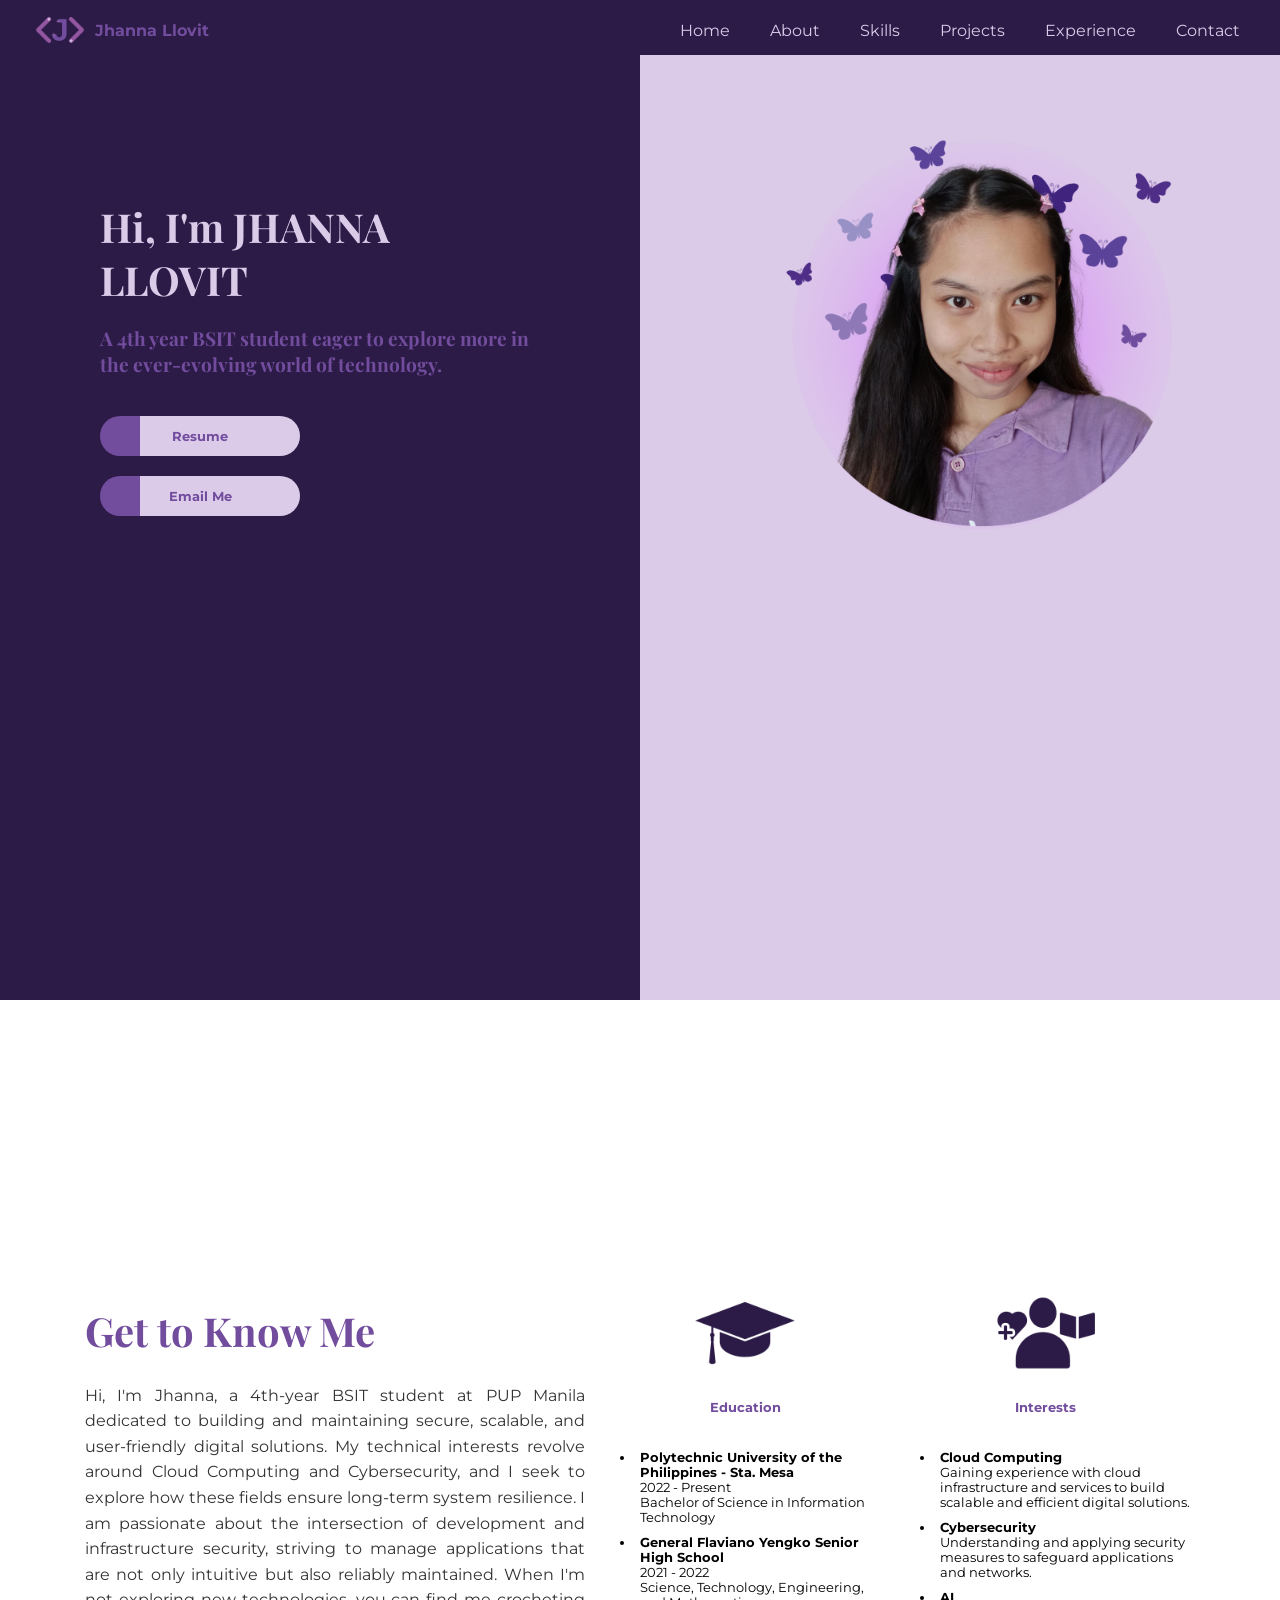
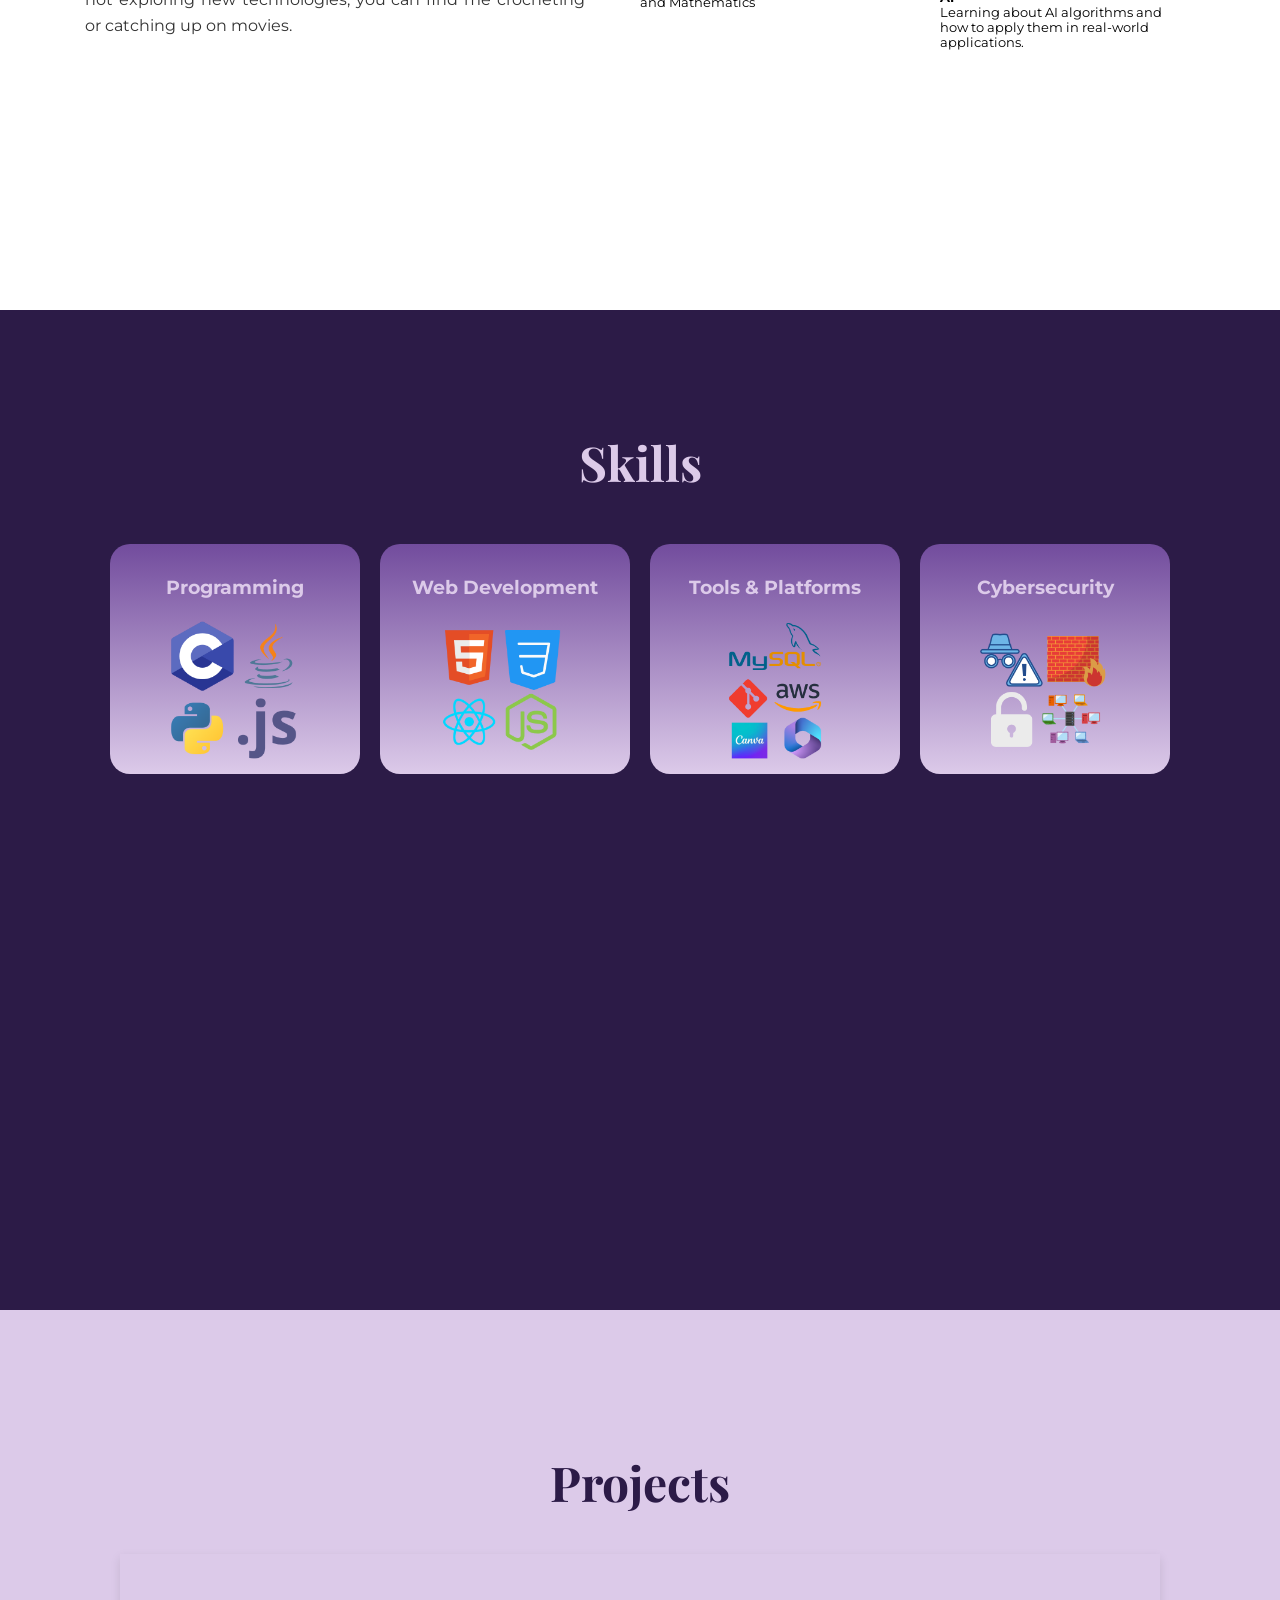
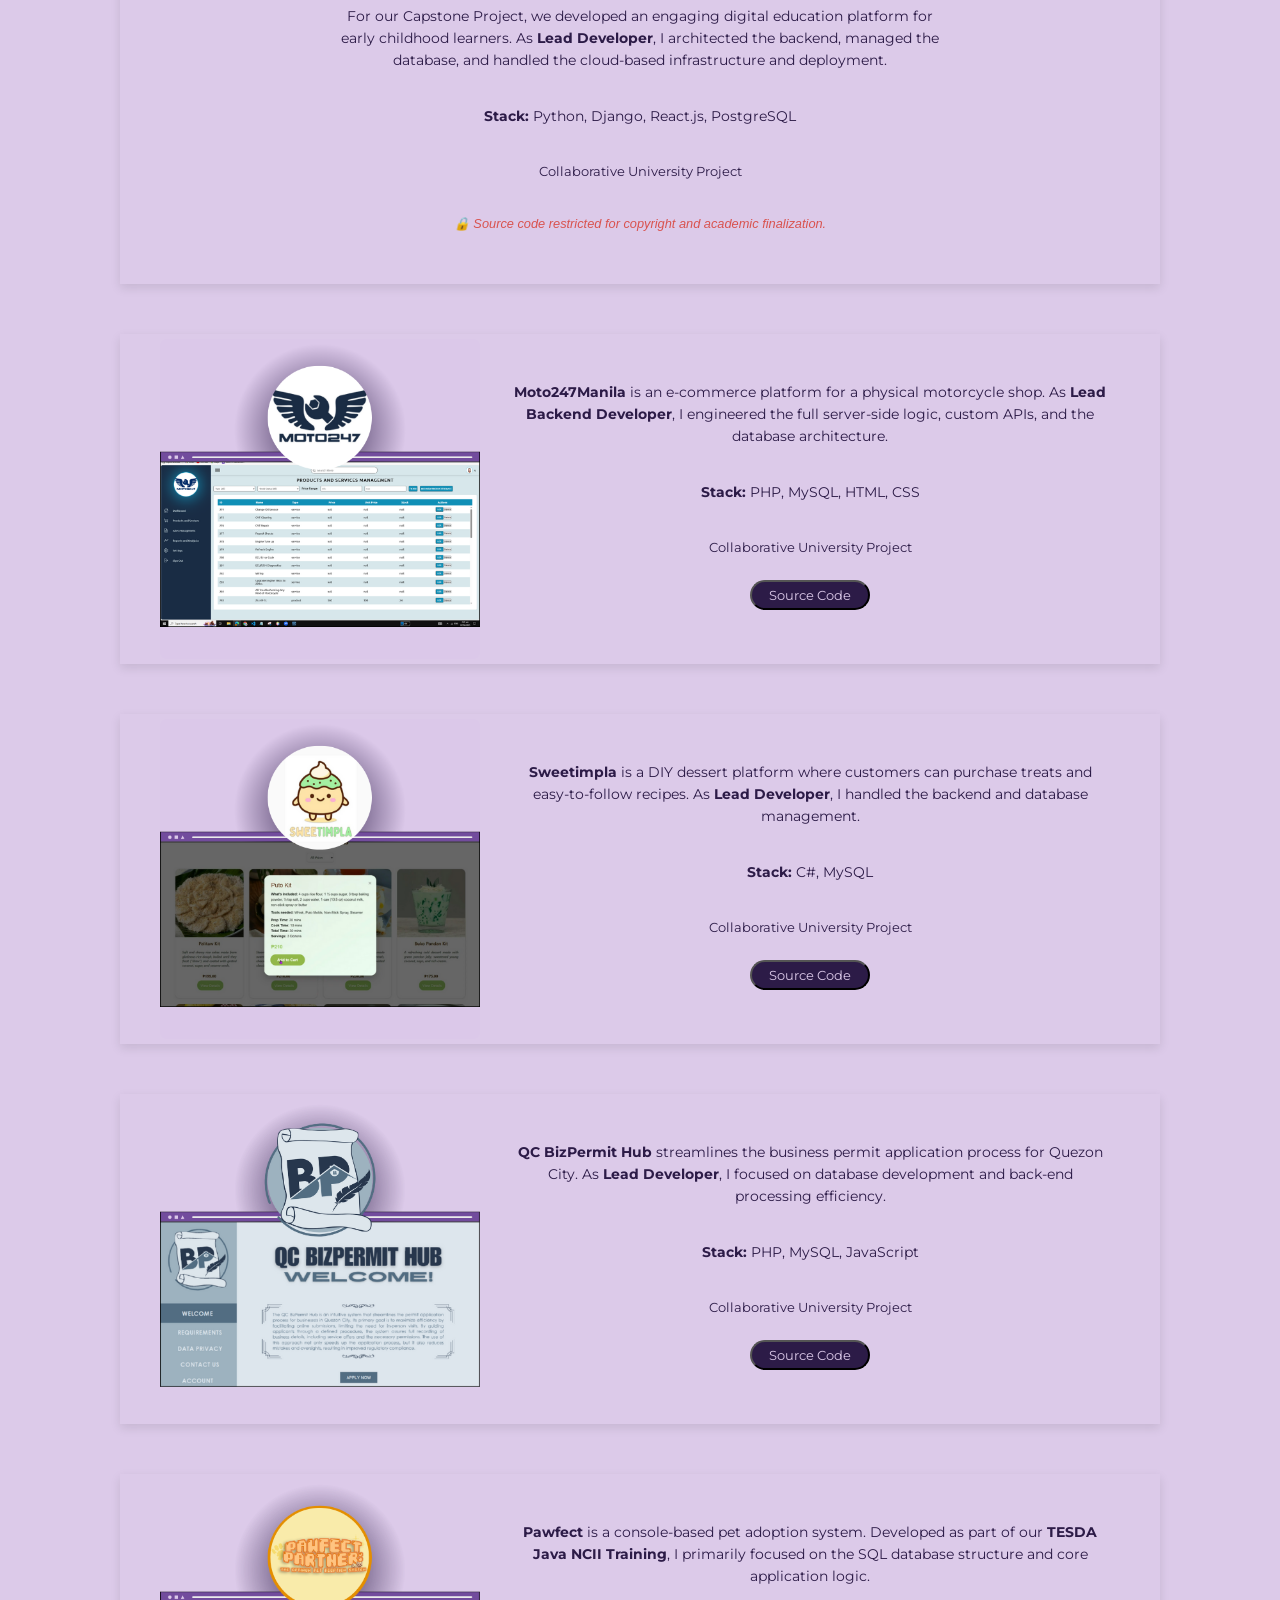
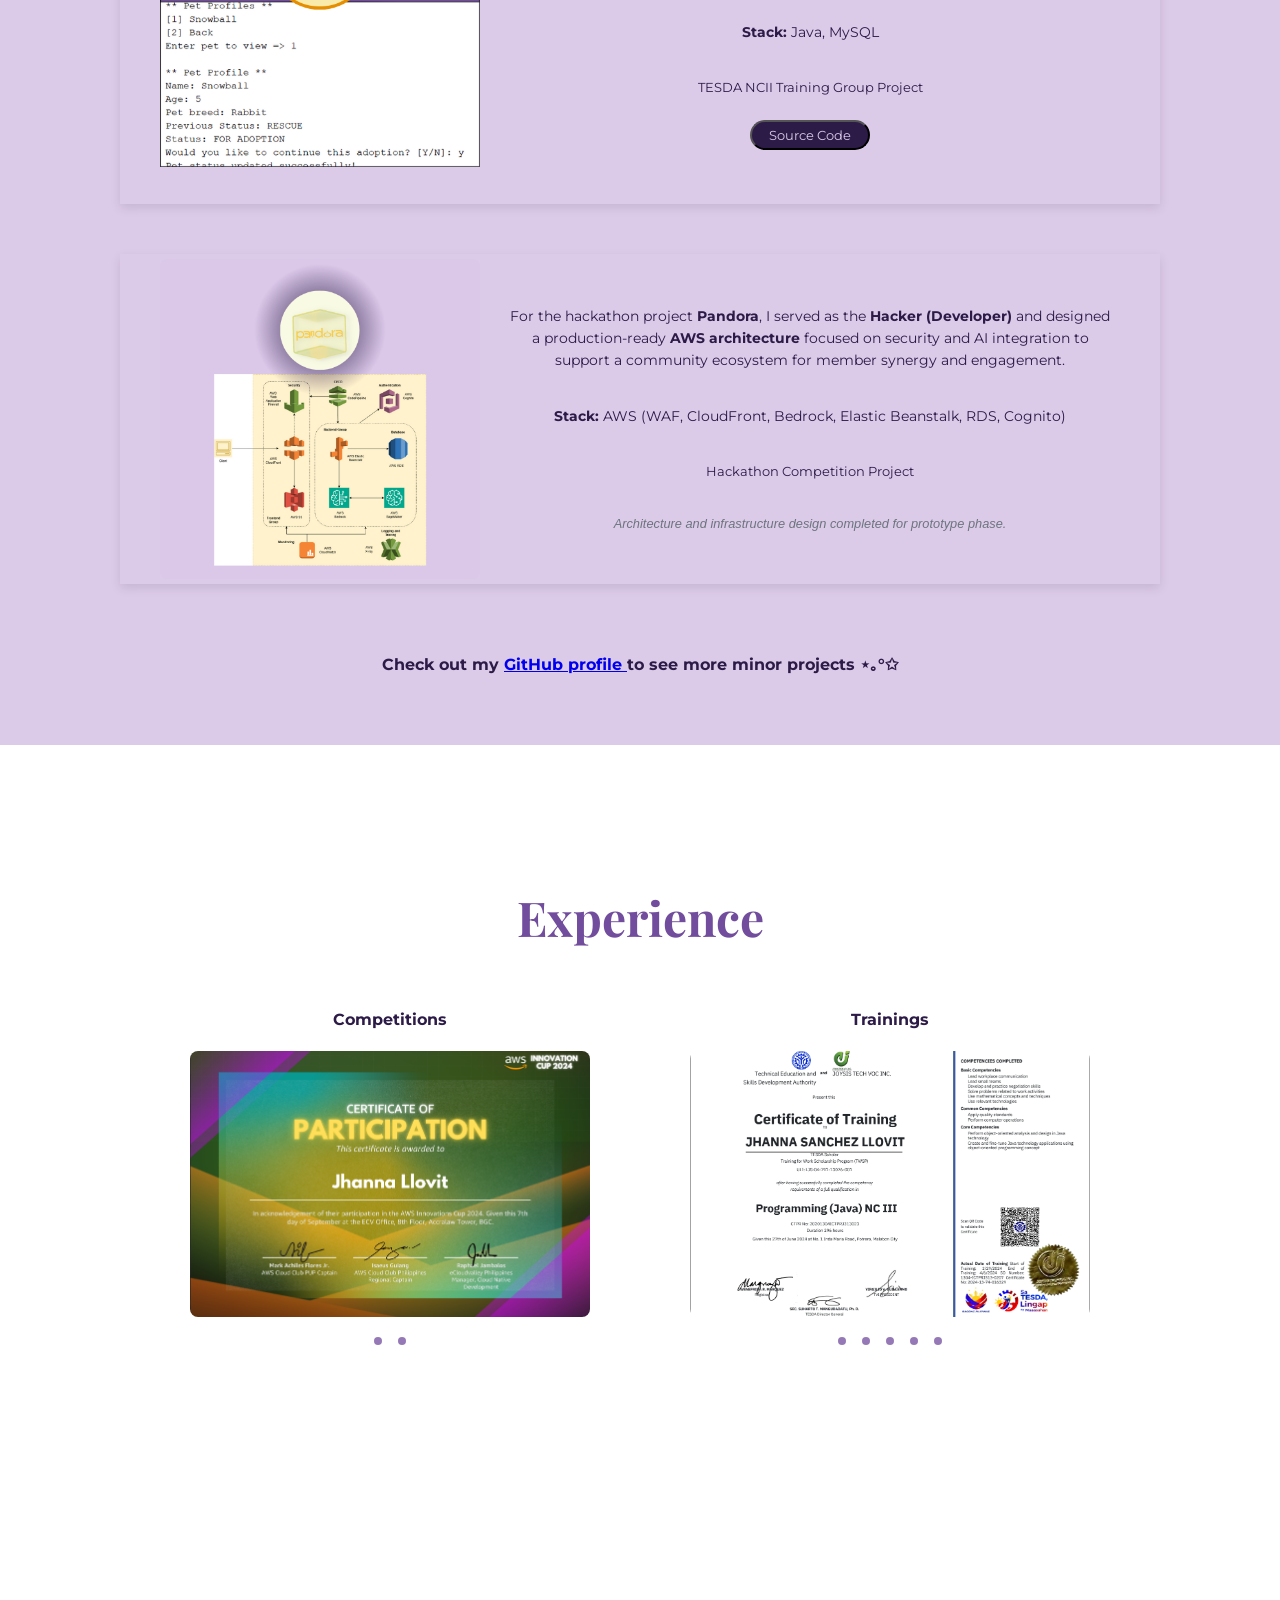
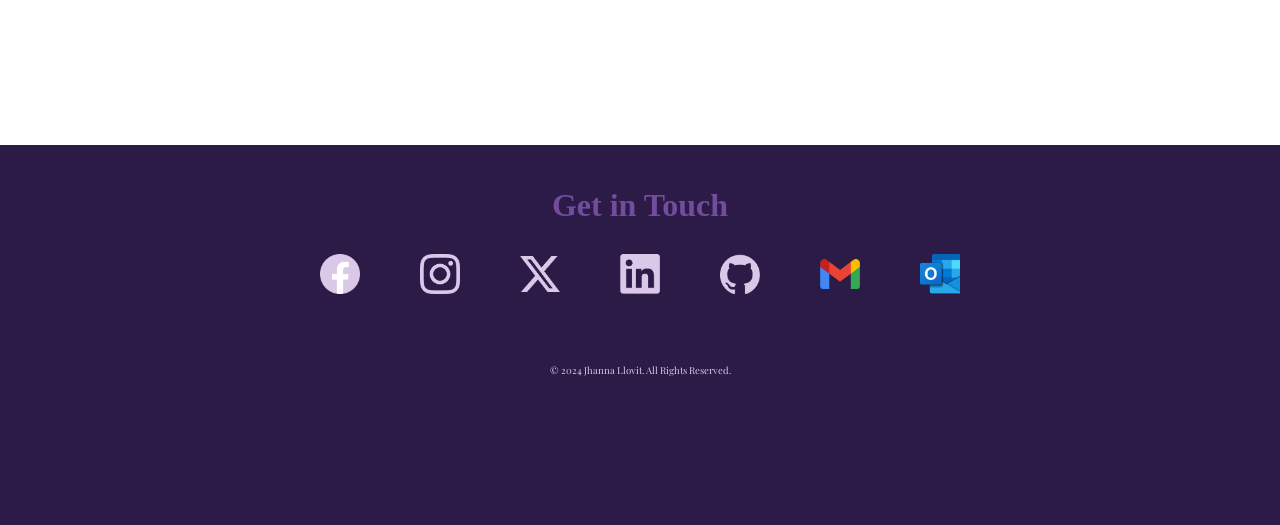
==== commit 4ecf9235: "Update project descriptions for clarity and accuracy" ====
--- a/Personal Website/index.html
+++ b/Personal Website/index.html
@@ -161,7 +161,7 @@
         <div class="card">
             <img src="img/moto247.png" alt="Moto247Manila project image">
             <div class="card-details">
-                <p><b>Moto247Manila</b> is an e-commerce platform for a physical motorcycle shop. As <b>Lead Developer</b>, I built the full backend, custom APIs, and an admin dashboard with data visualization.</p>
+                <p><b>Moto247Manila</b> is an e-commerce platform for a physical motorcycle shop. As <b>Lead Backend Developer</b>, I engineered the full server-side logic, custom APIs, and the database architecture.</p>
                 <p><b>Stack:</b> PHP, MySQL, HTML, CSS</p>
                 <p class="gm">Collaborative University Project</p>
                 <button onclick="window.location.href = 'https://github.com/jhajhan/MOTO247-Manila';">Source Code</button>
@@ -171,7 +171,7 @@
         <div class="card">
             <img src="img/sweetimpla.png" alt="Sweetimpla project image">
             <div class="card-details">
-                <p><b>Sweetimpla</b> is a DIY dessert platform where customers can purchase treats and interactive recipes. As <b>Lead Developer</b>, I handled the backend and database management.</p>
+                <p><b>Sweetimpla</b> is a DIY dessert platform where customers can purchase treats and easy-to-follow recipes. As <b>Lead Developer</b>, I handled the backend and database management.</p>
                 <p><b>Stack:</b> C#, MySQL</p>
                 <p class="gm">Collaborative University Project</p>
                 <button onclick="window.location.href = 'https://github.com/jhajhan/SweeTimpla';">Source Code</button>
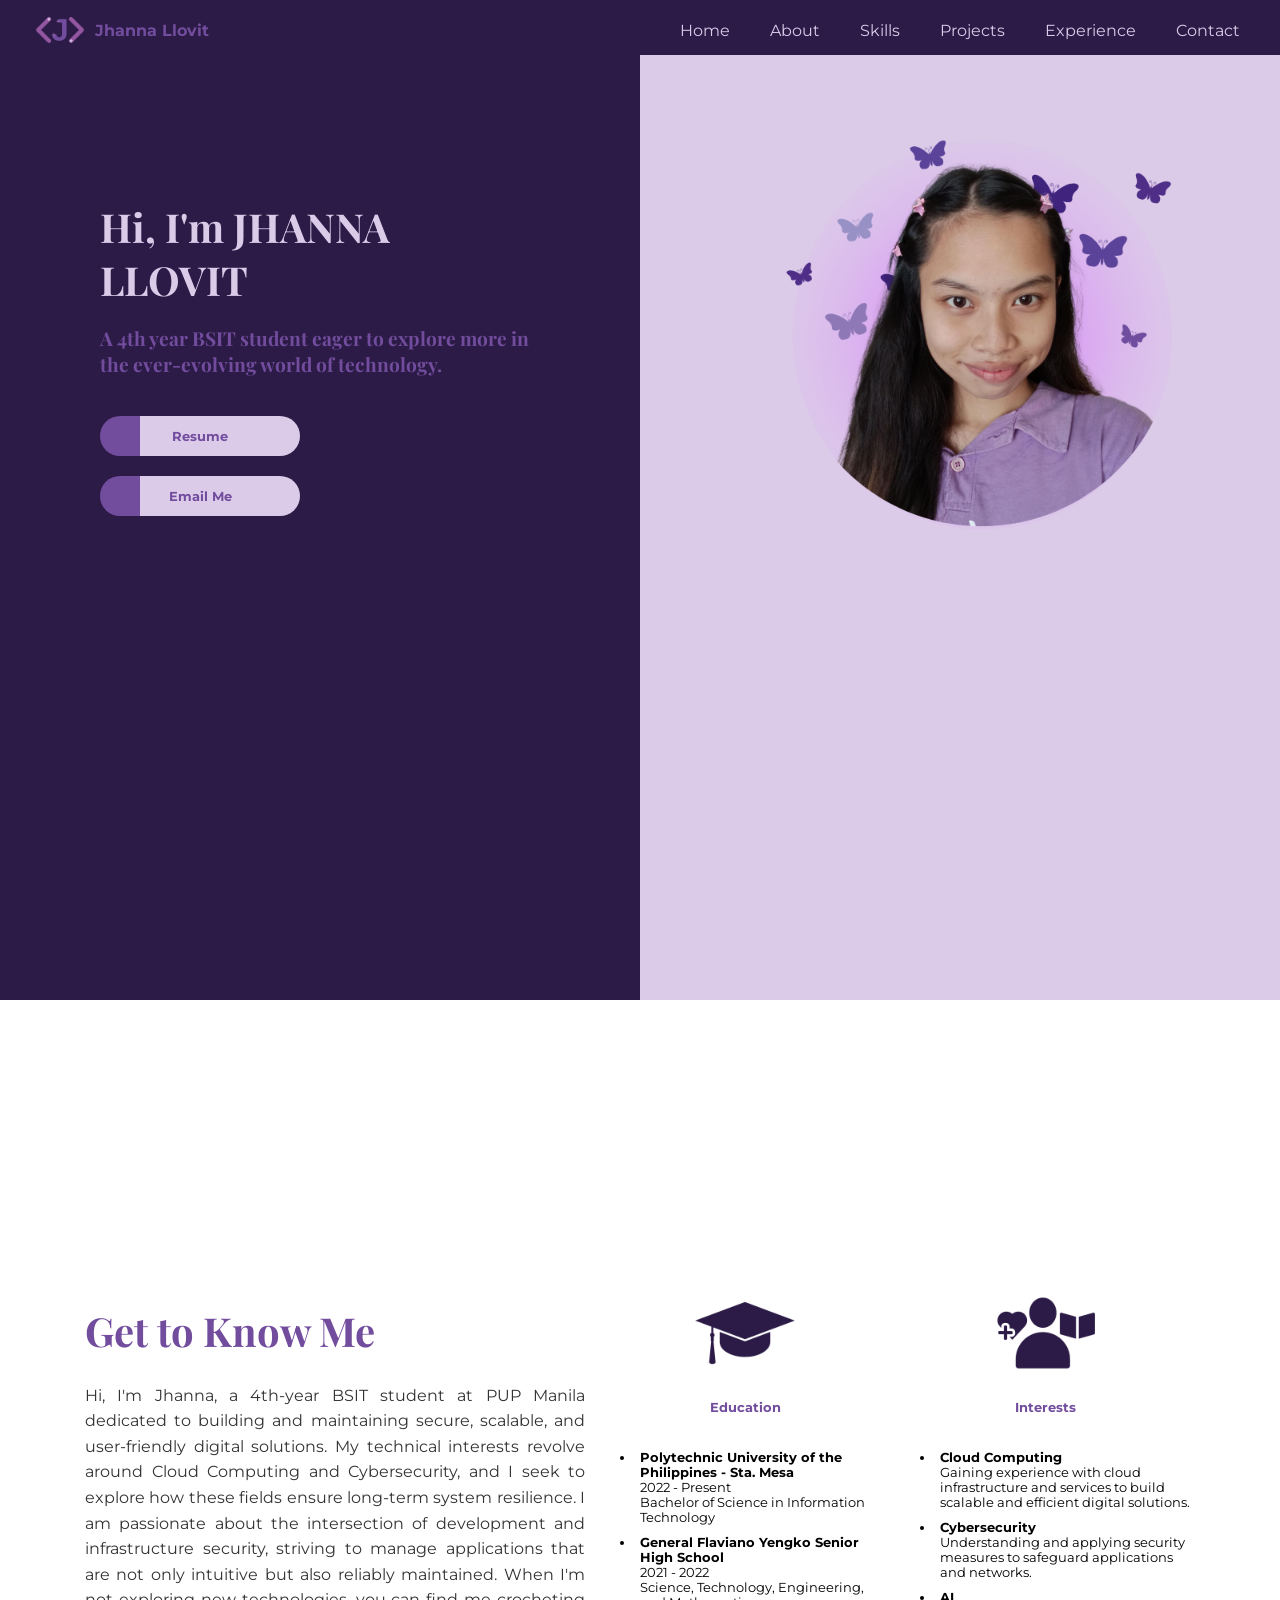
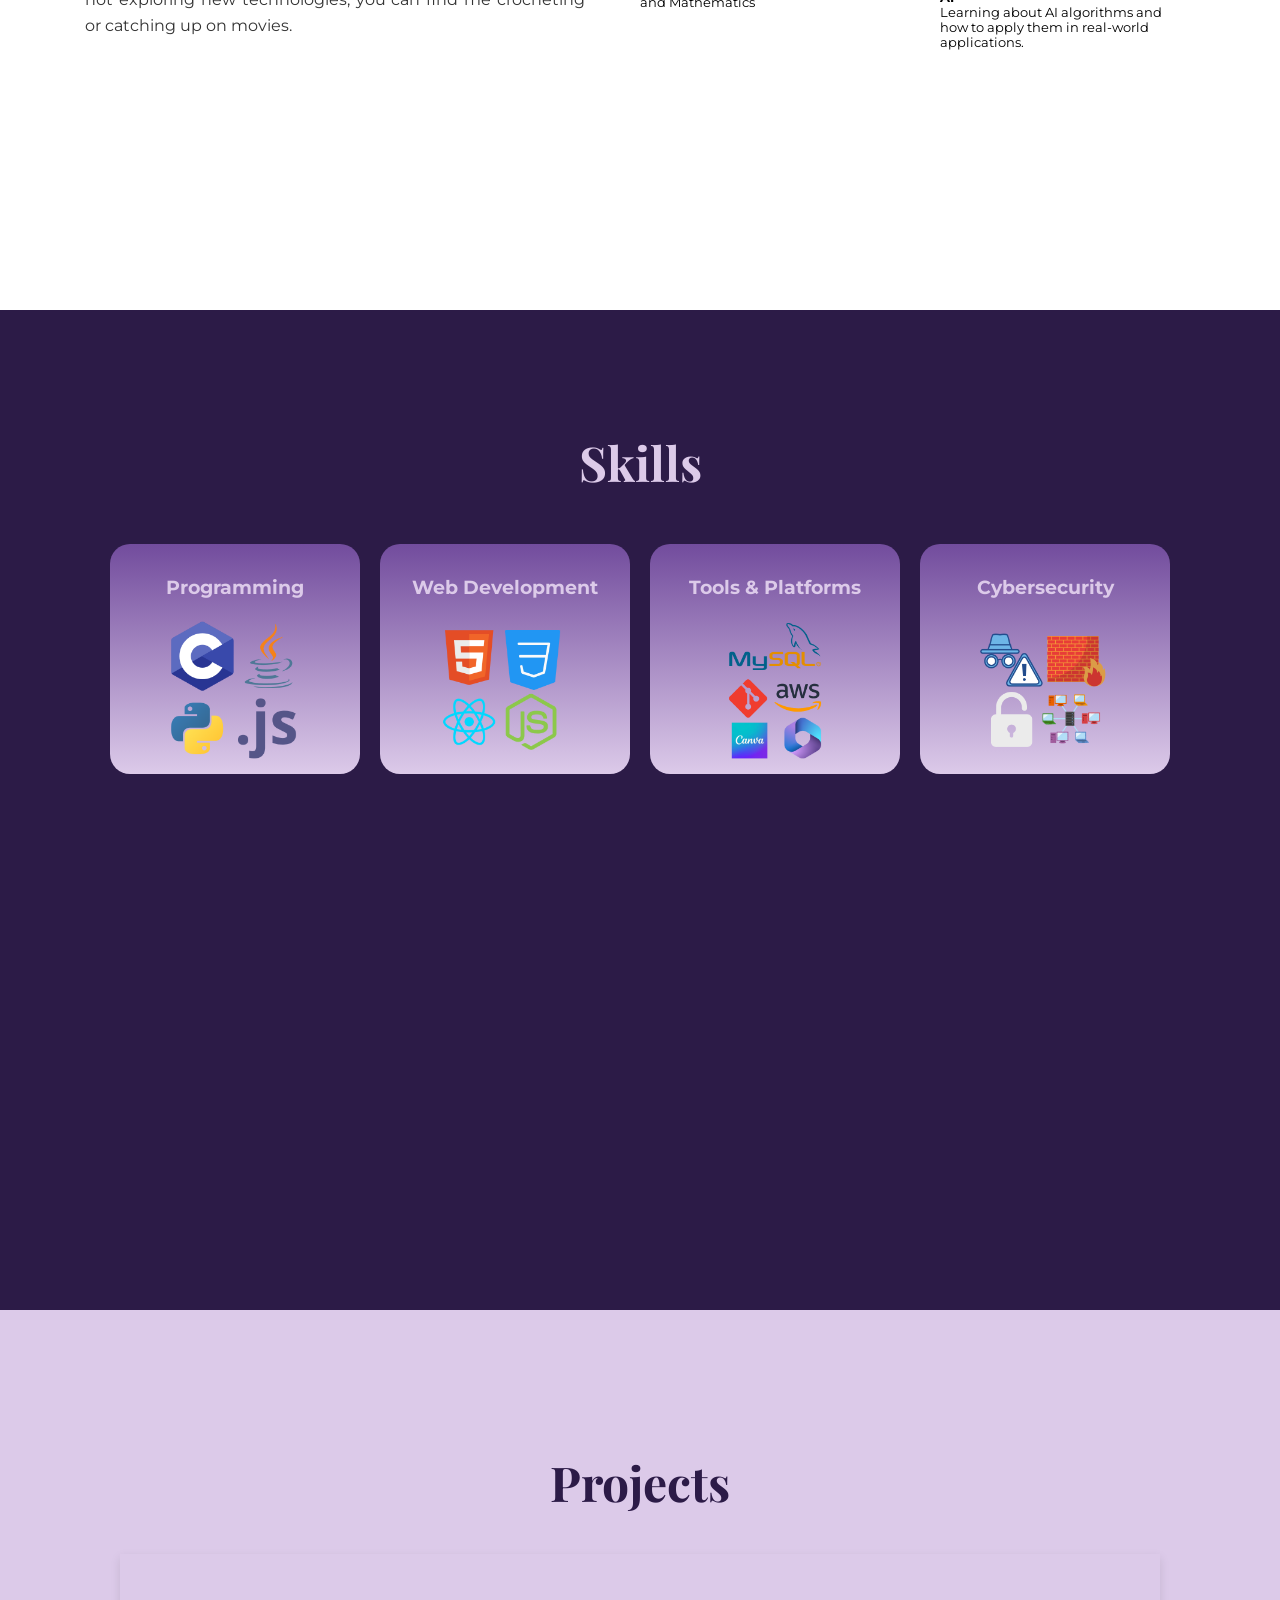
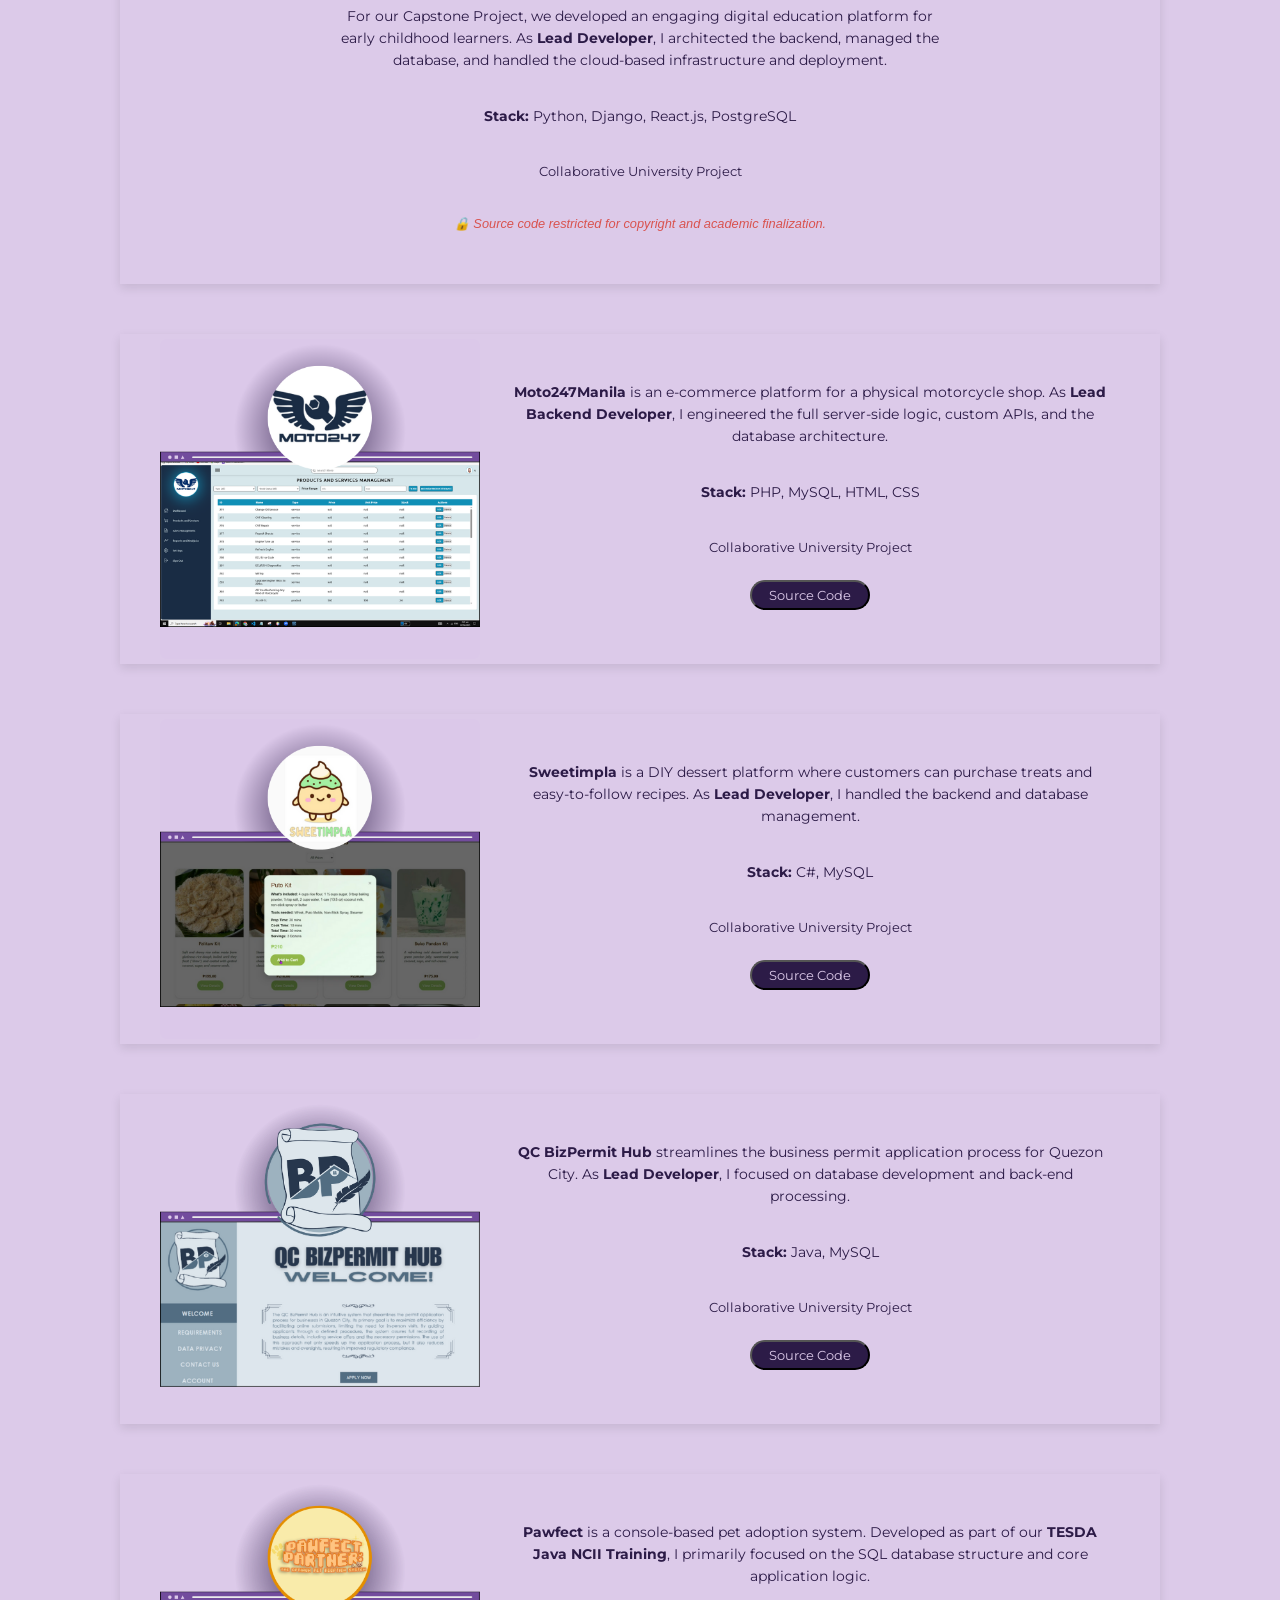
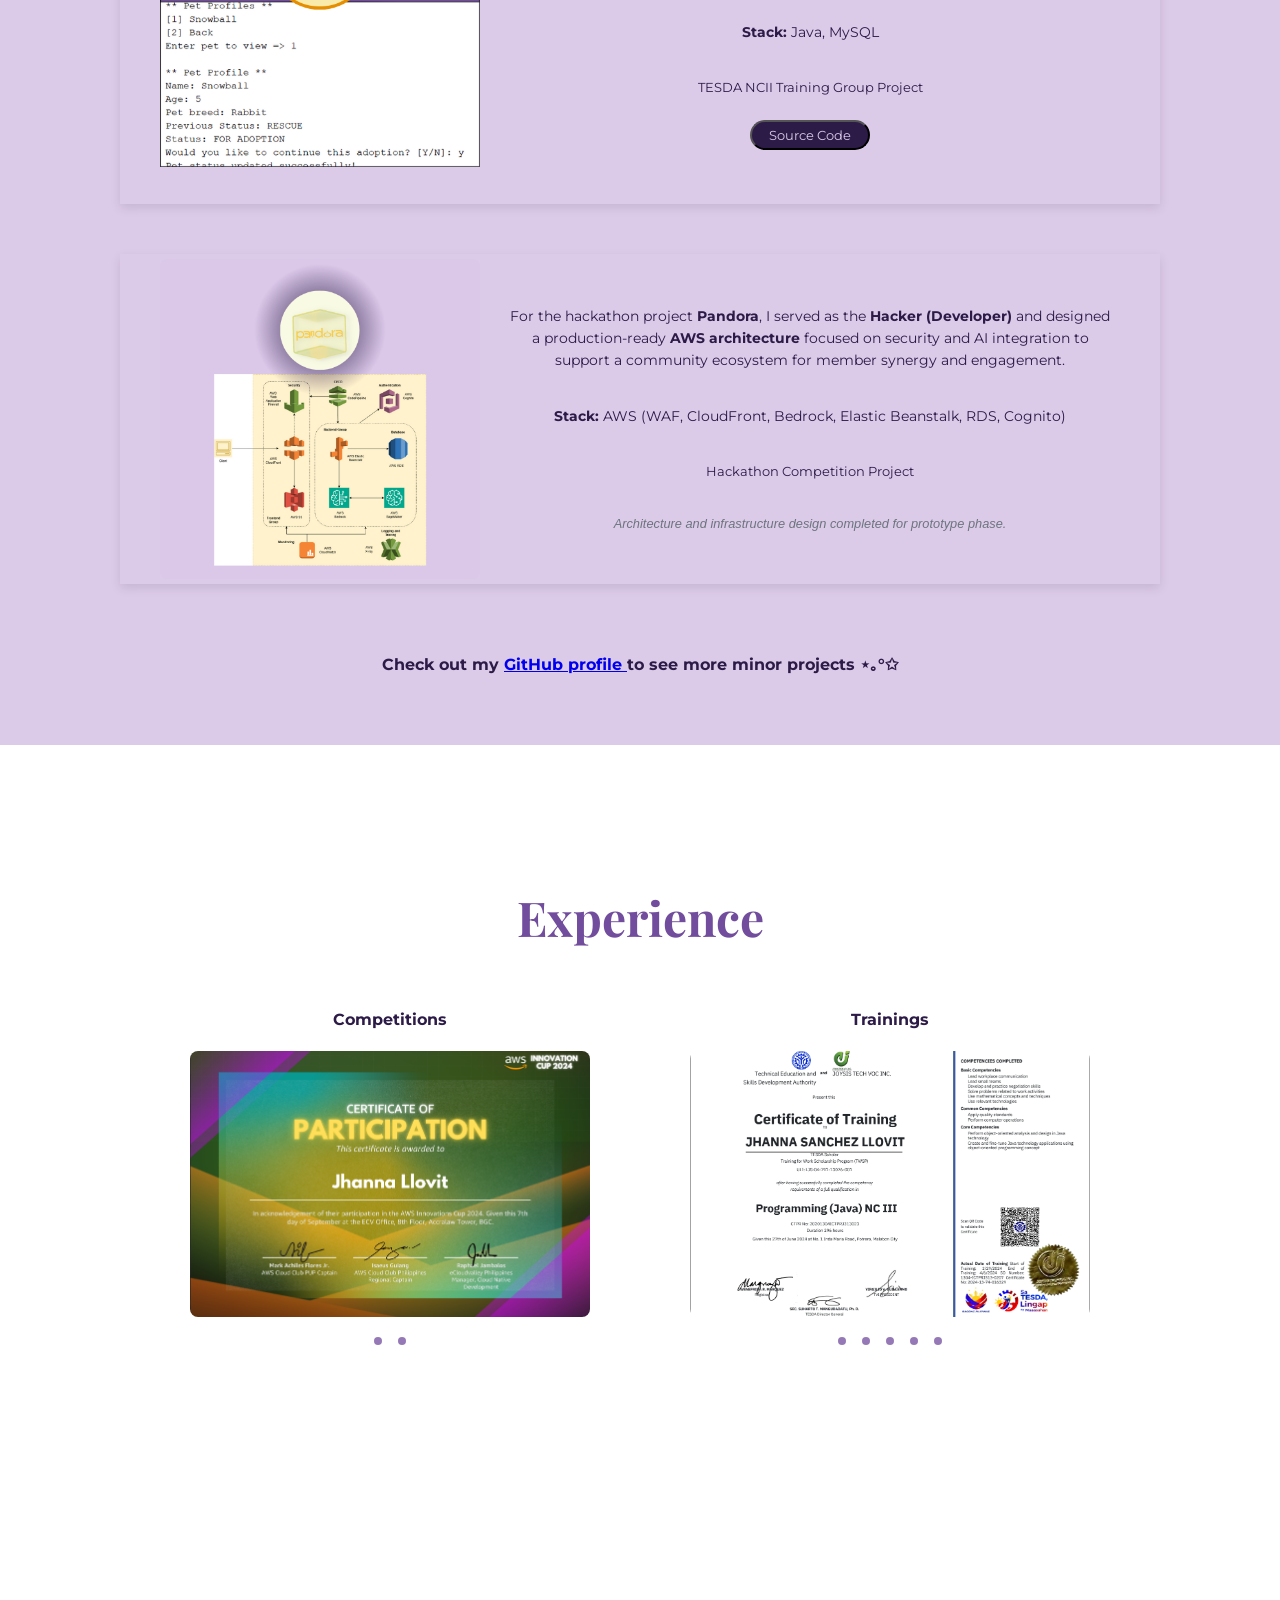
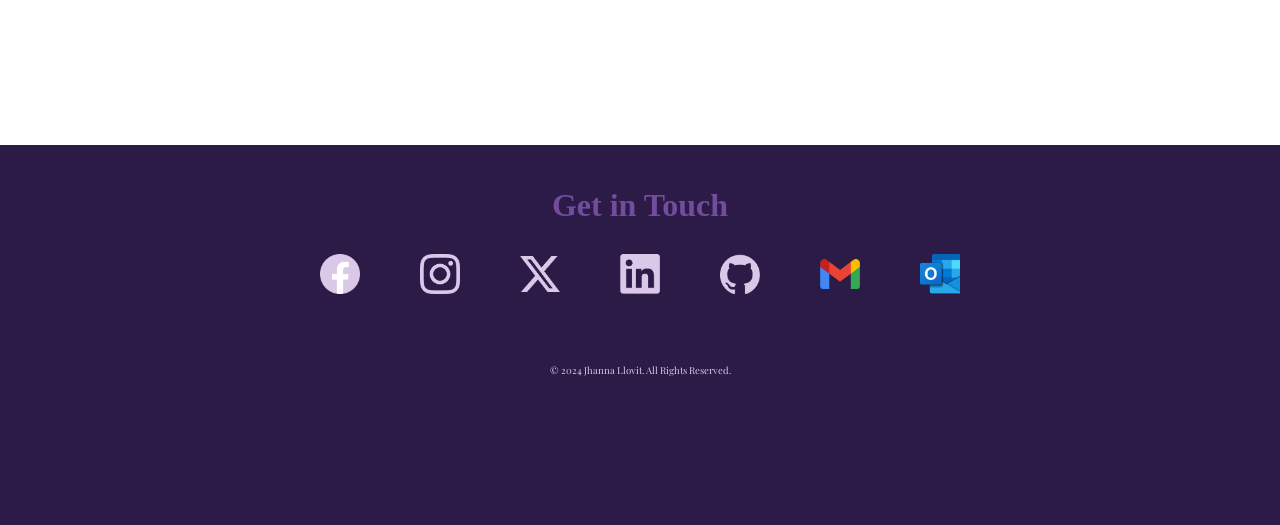
==== commit 91197080: "Update project description and technology stack for QC BizPermit Hub" ====
--- a/Personal Website/index.html
+++ b/Personal Website/index.html
@@ -181,8 +181,8 @@
         <div class="card">
             <img src="img/pro1.png" alt="QC BizPermit Hub project image">
             <div class="card-details">
-                <p><b>QC BizPermit Hub</b> streamlines the business permit application process for Quezon City. As <b>Lead Developer</b>, I focused on database development and back-end processing efficiency.</p>
-                <p><b>Stack:</b> PHP, MySQL, JavaScript</p>
+                <p><b>QC BizPermit Hub</b> streamlines the business permit application process for Quezon City. As <b>Lead Developer</b>, I focused on database development and back-end processing.</p>
+                <p><b>Stack:</b> Java, MySQL</p>
                 <p class="gm">Collaborative University Project</p>
                 <button onclick="window.location.href = 'https://github.com/jhajhan/QCBizPermitHub';">Source Code</button>
             </div>
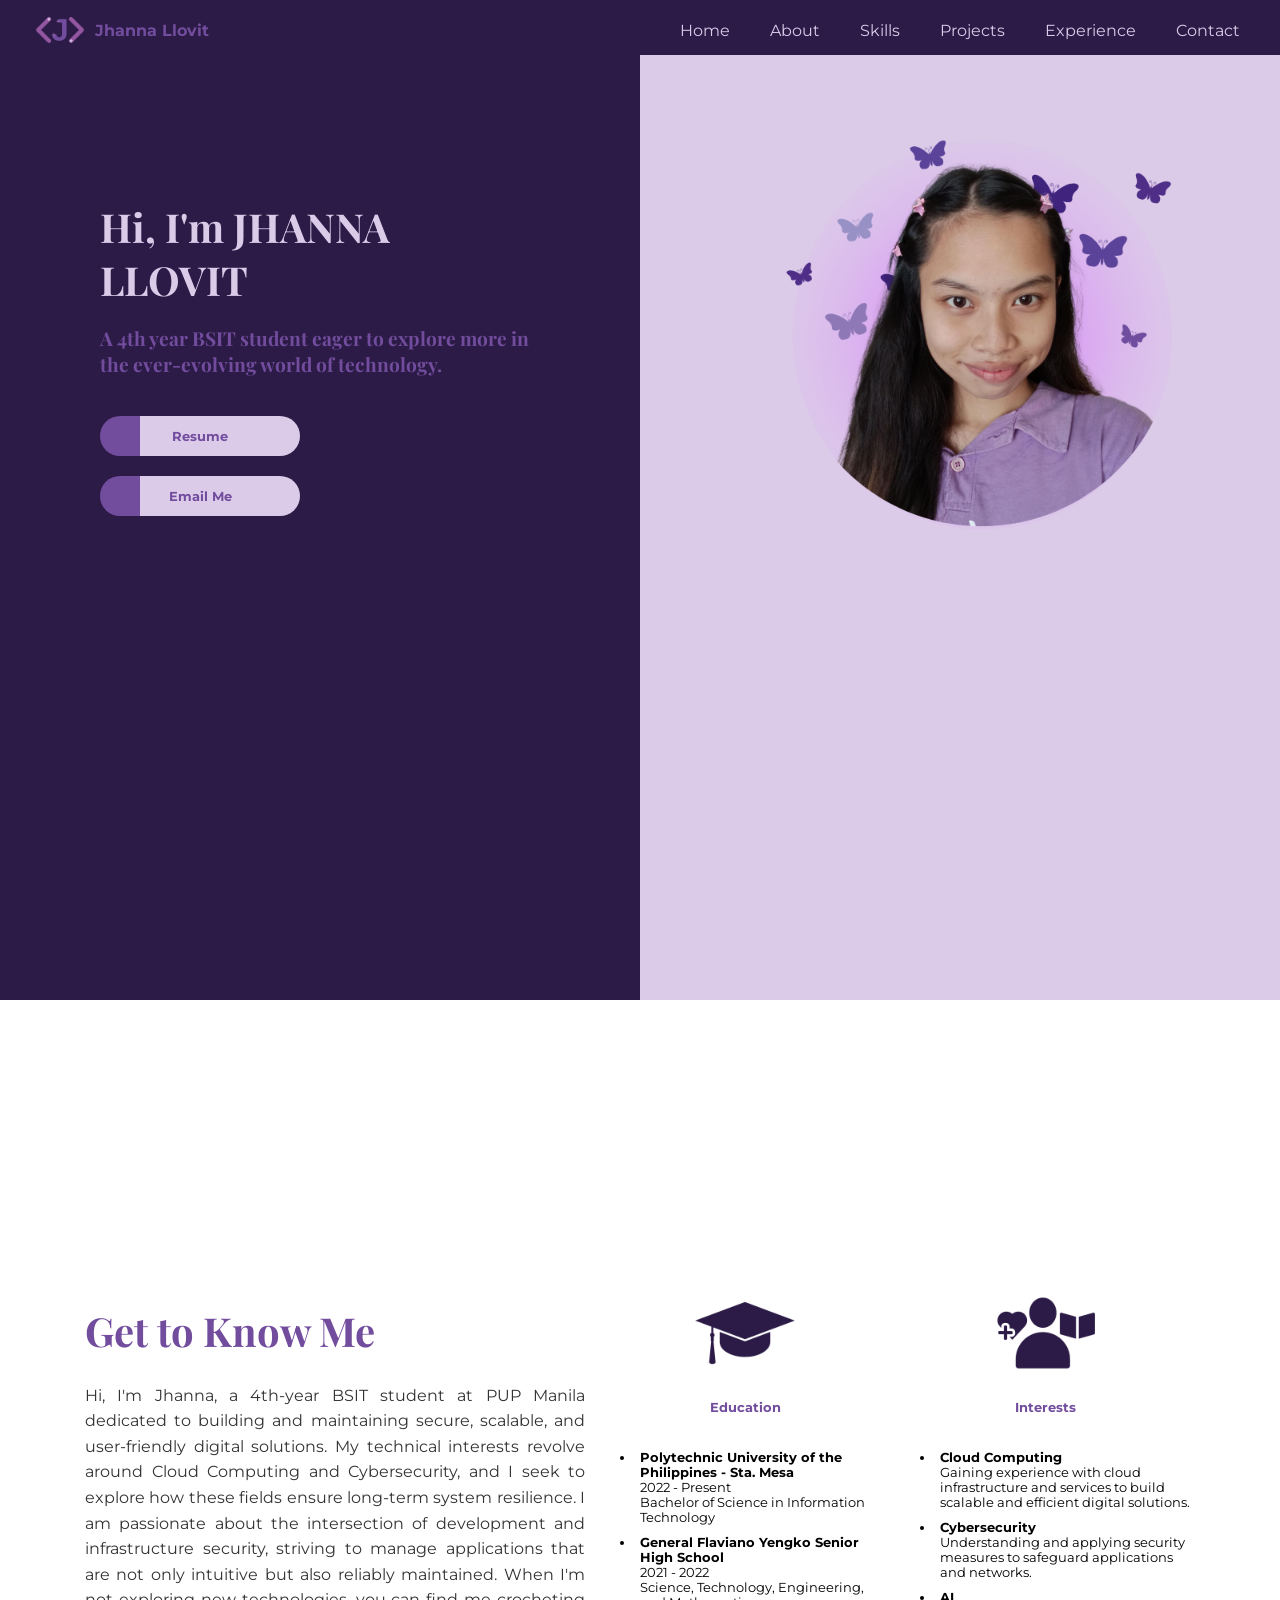
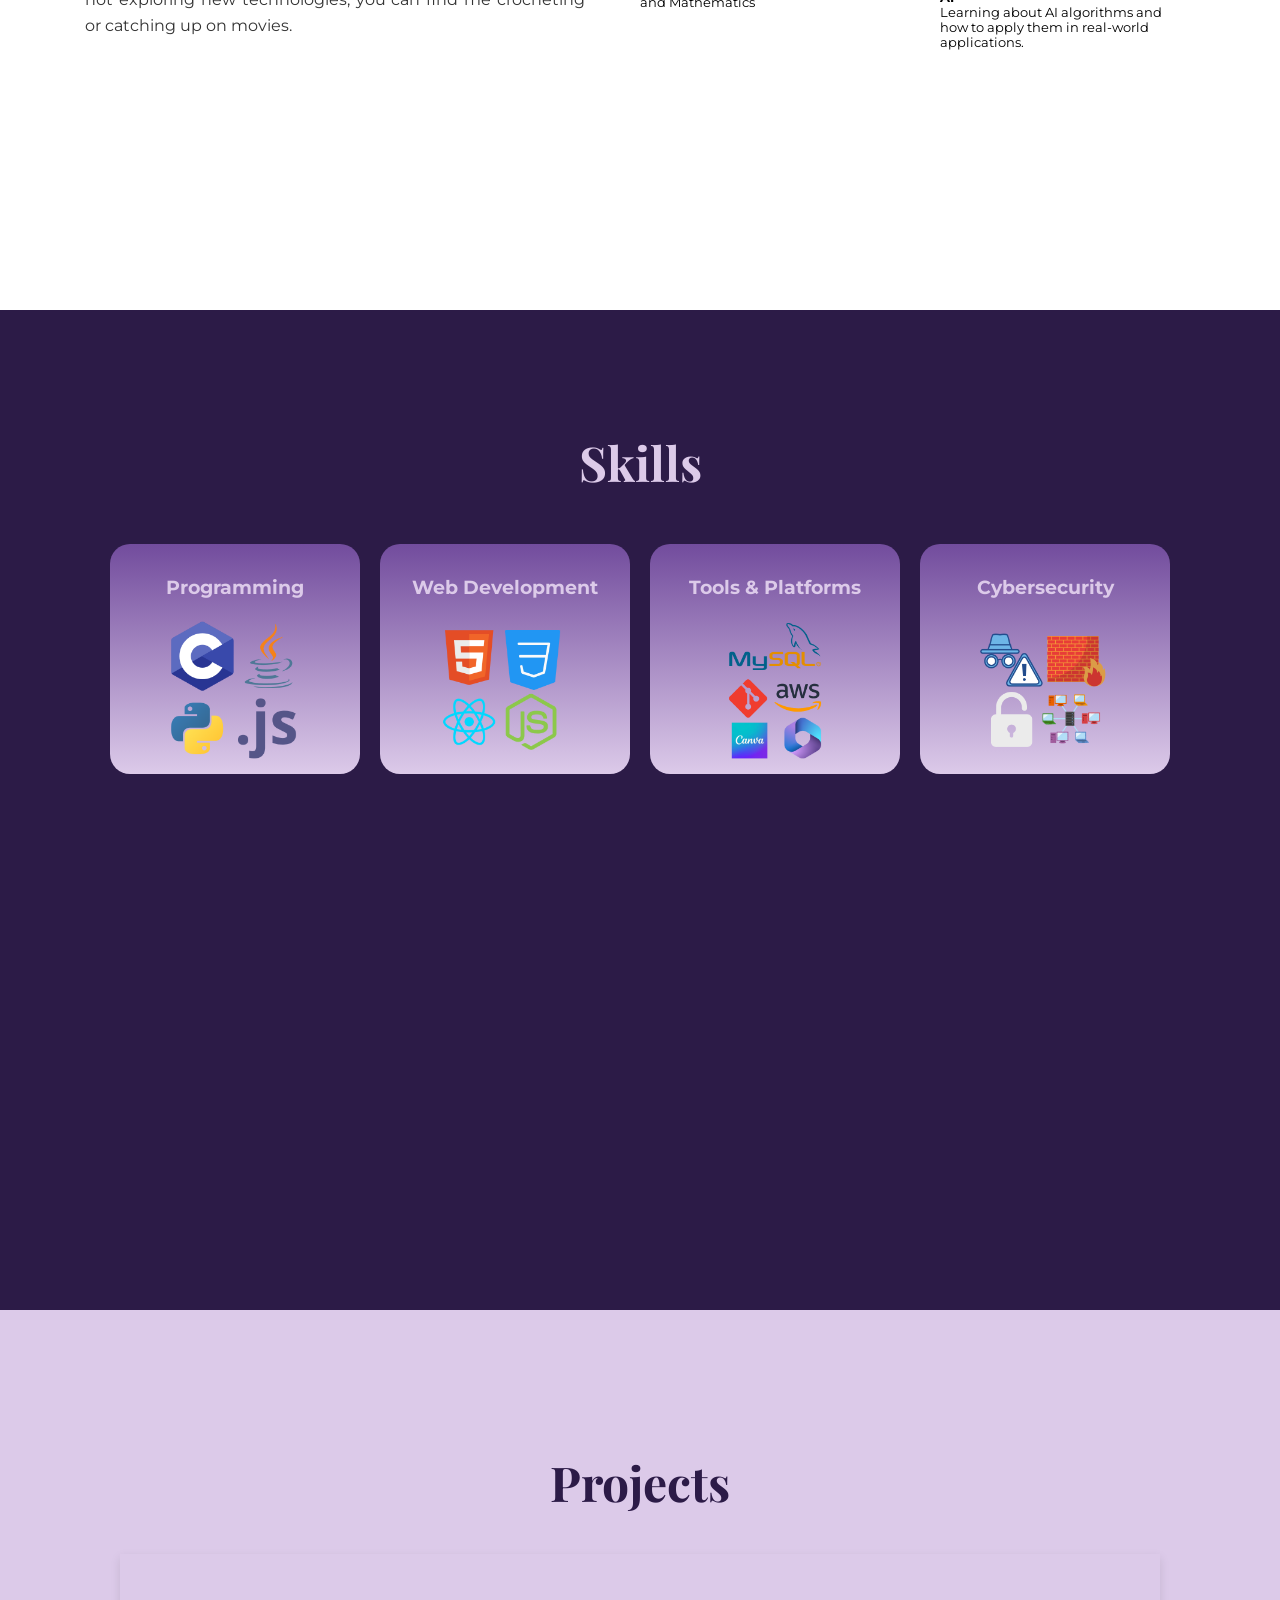
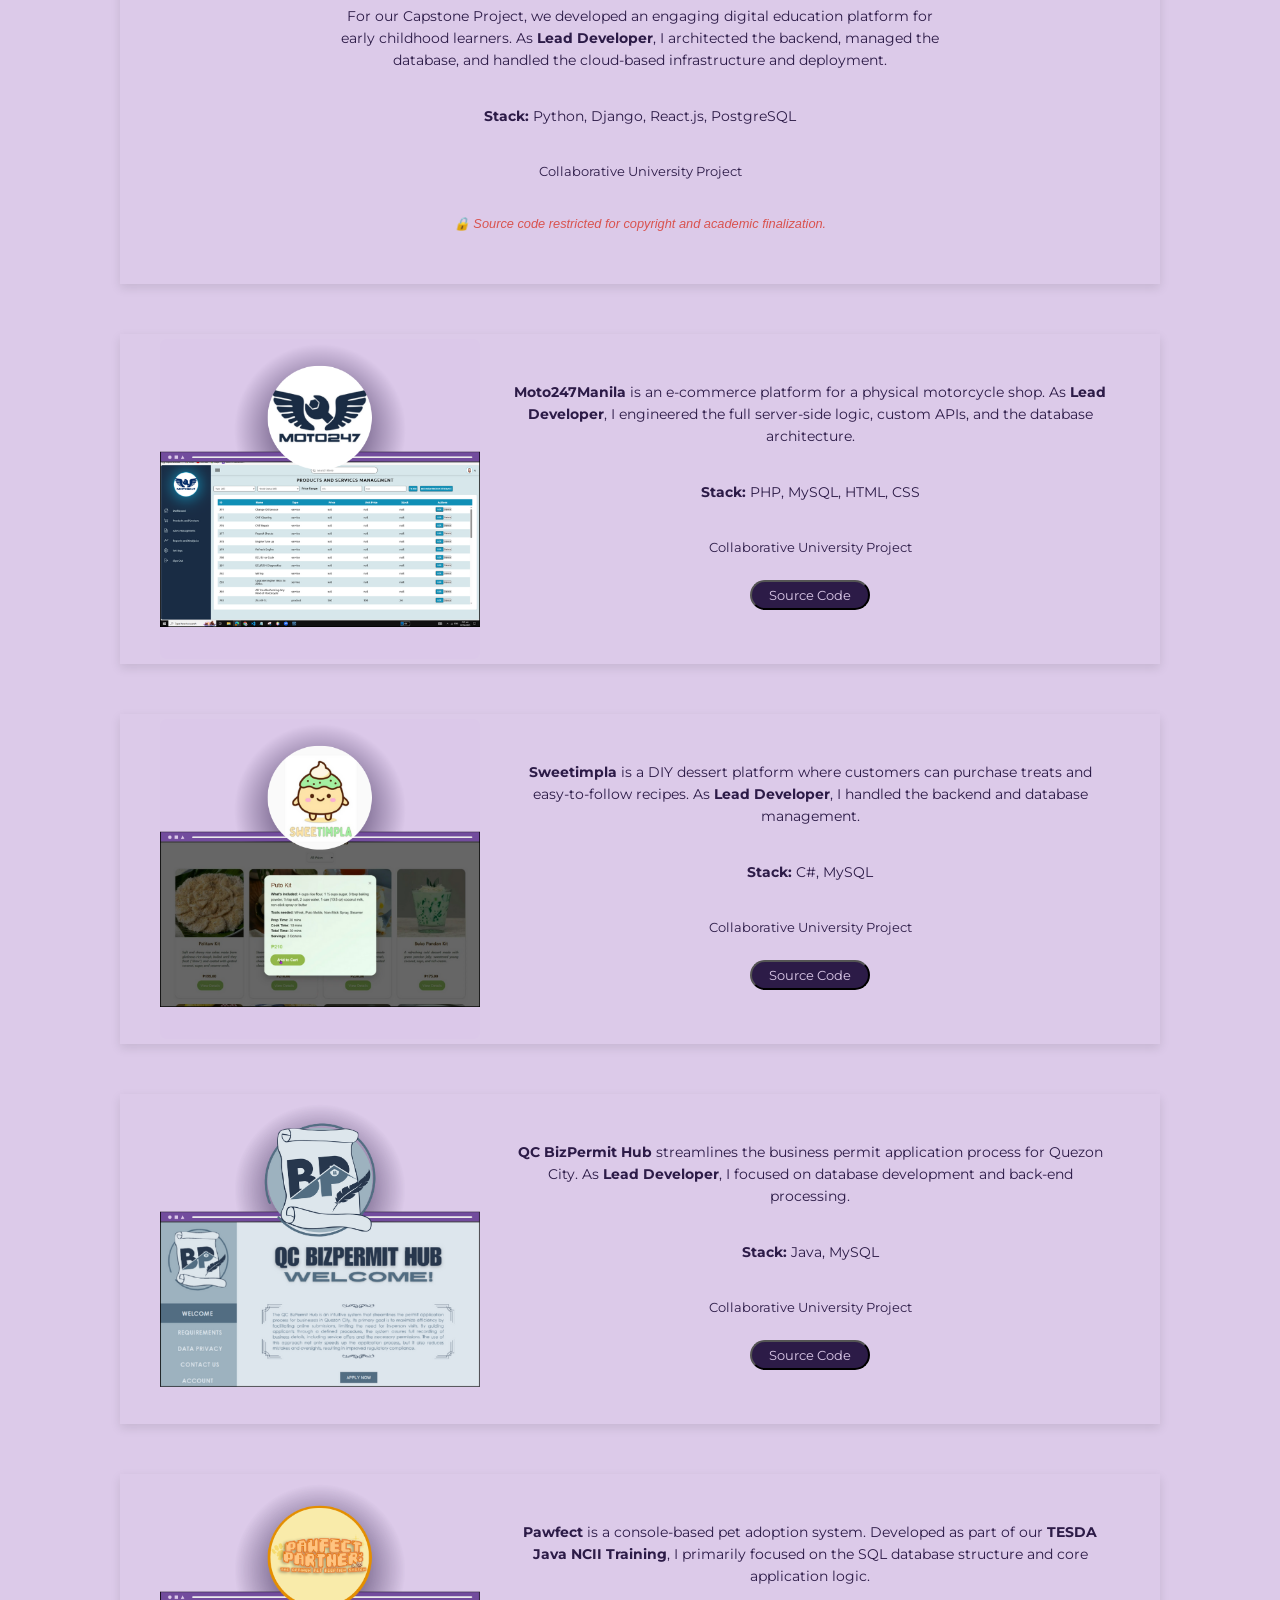
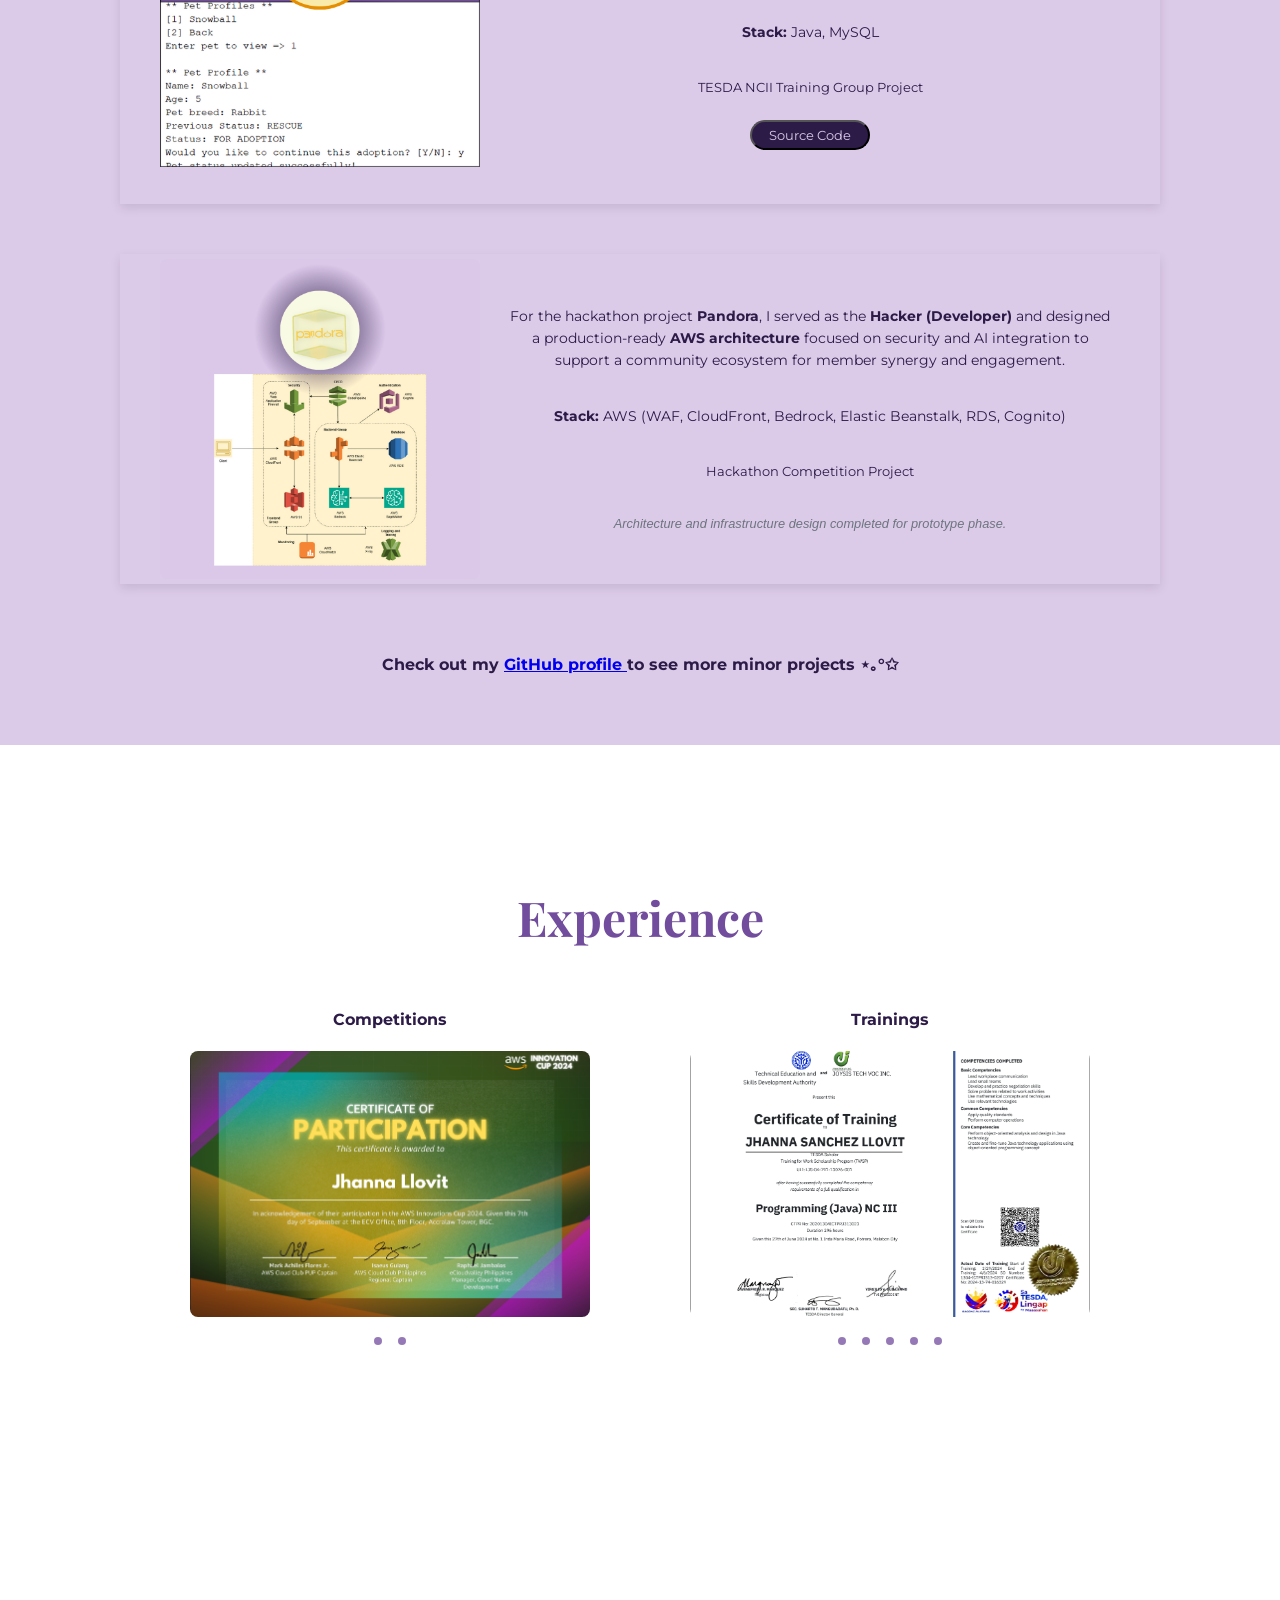
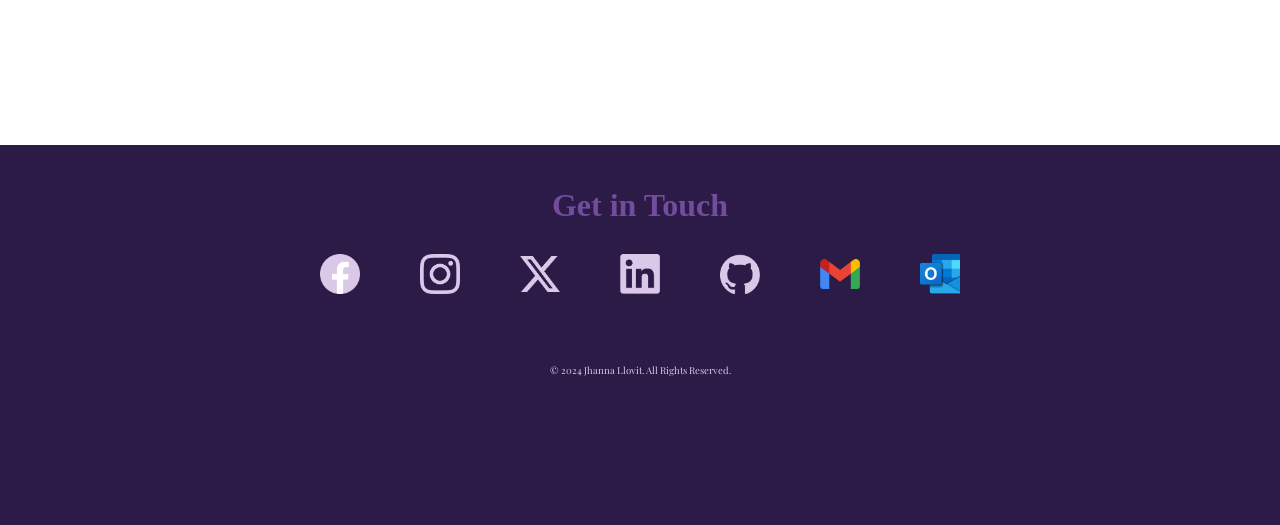
==== commit 9ea122f3: "Update project description for Moto247Manila to reflect role change" ====
--- a/Personal Website/index.html
+++ b/Personal Website/index.html
@@ -161,7 +161,7 @@
         <div class="card">
             <img src="img/moto247.png" alt="Moto247Manila project image">
             <div class="card-details">
-                <p><b>Moto247Manila</b> is an e-commerce platform for a physical motorcycle shop. As <b>Lead Backend Developer</b>, I engineered the full server-side logic, custom APIs, and the database architecture.</p>
+                <p><b>Moto247Manila</b> is an e-commerce platform for a physical motorcycle shop. As <b>Lead Developer</b>, I engineered the full server-side logic, custom APIs, and the database architecture.</p>
                 <p><b>Stack:</b> PHP, MySQL, HTML, CSS</p>
                 <p class="gm">Collaborative University Project</p>
                 <button onclick="window.location.href = 'https://github.com/jhajhan/MOTO247-Manila';">Source Code</button>
